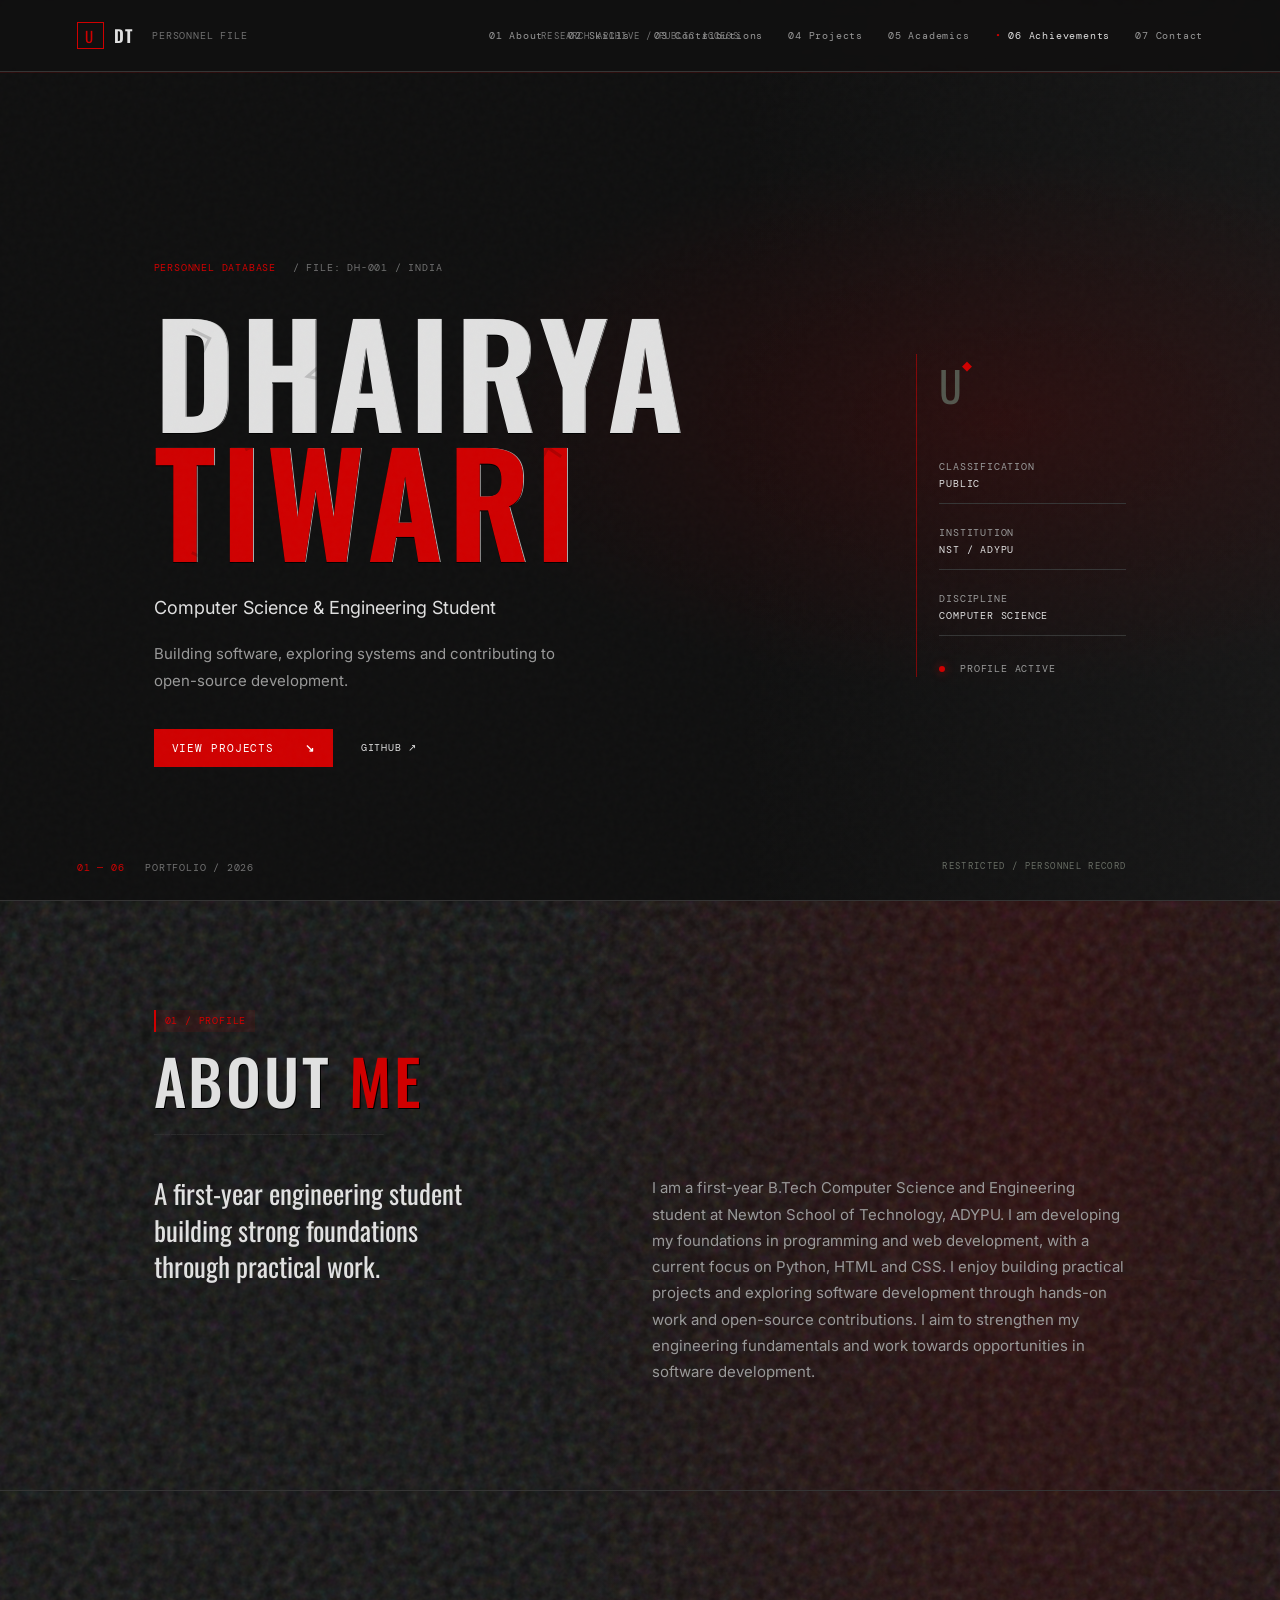
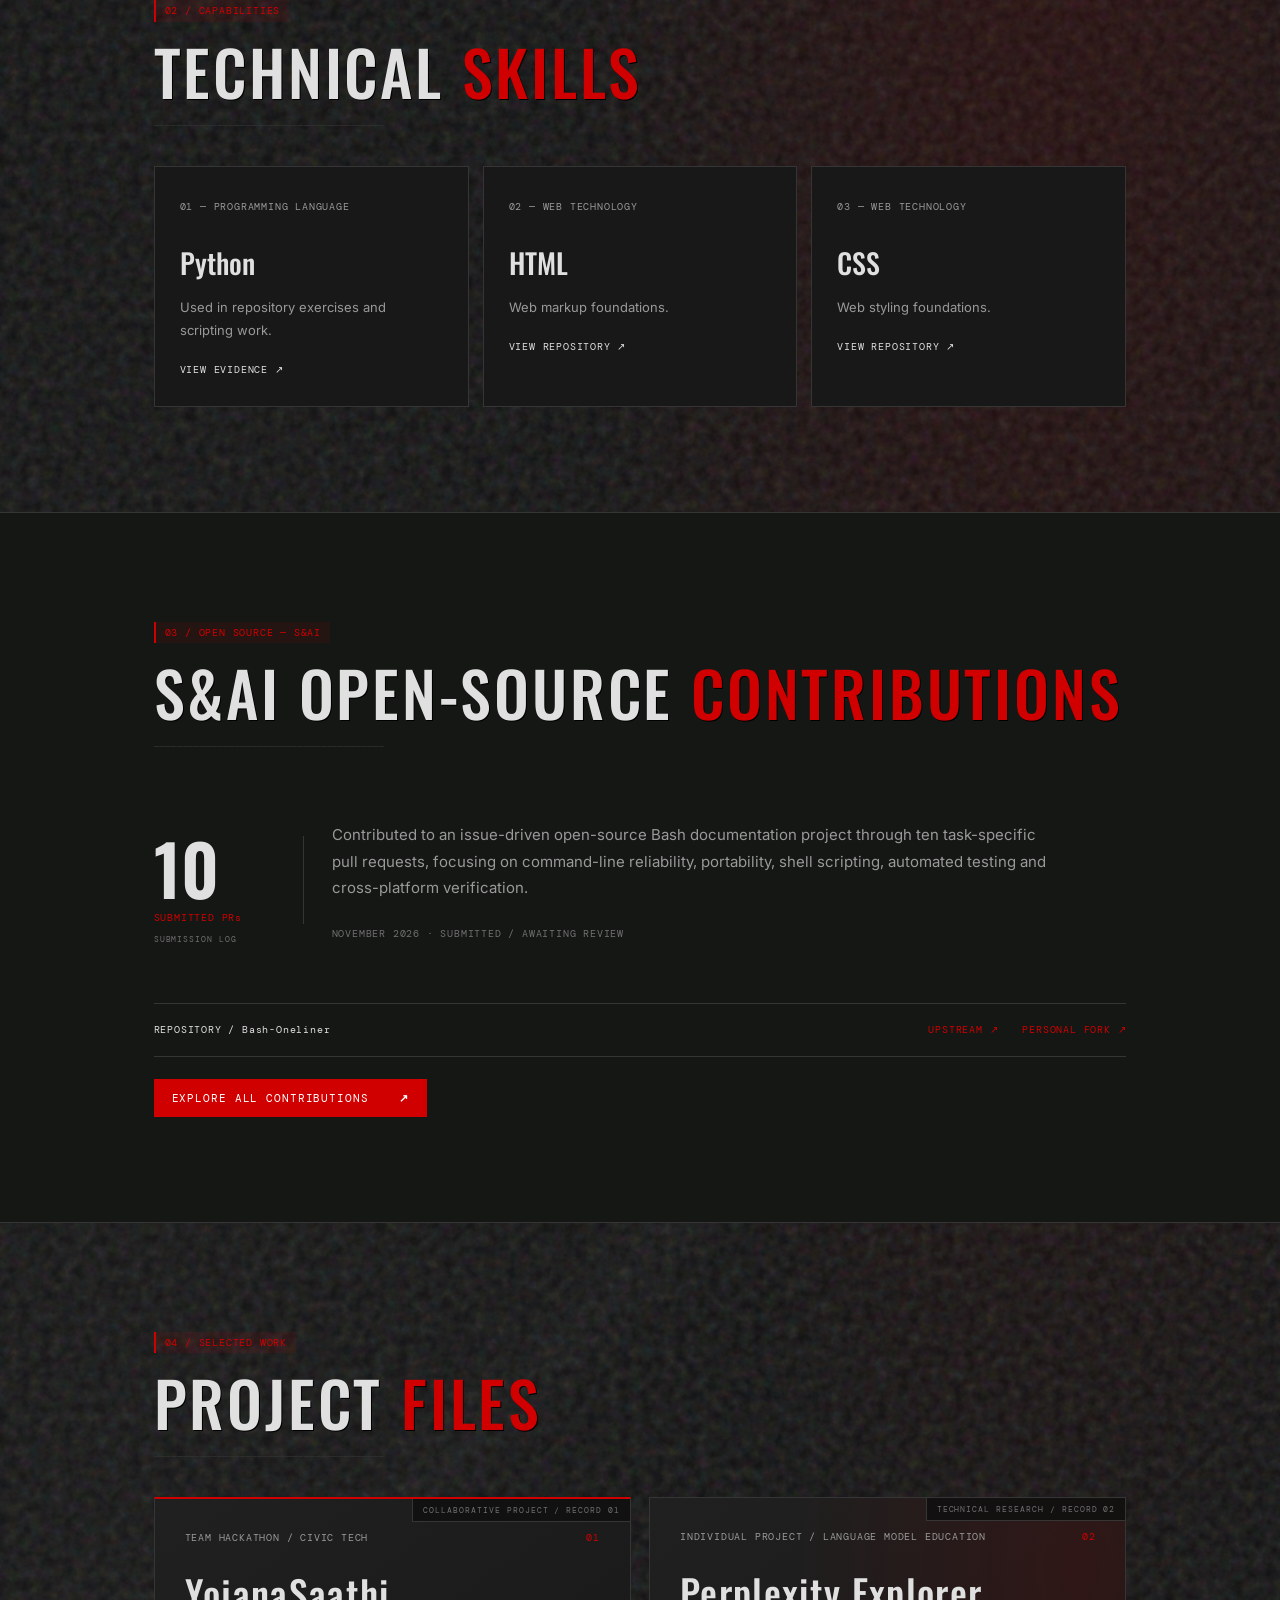
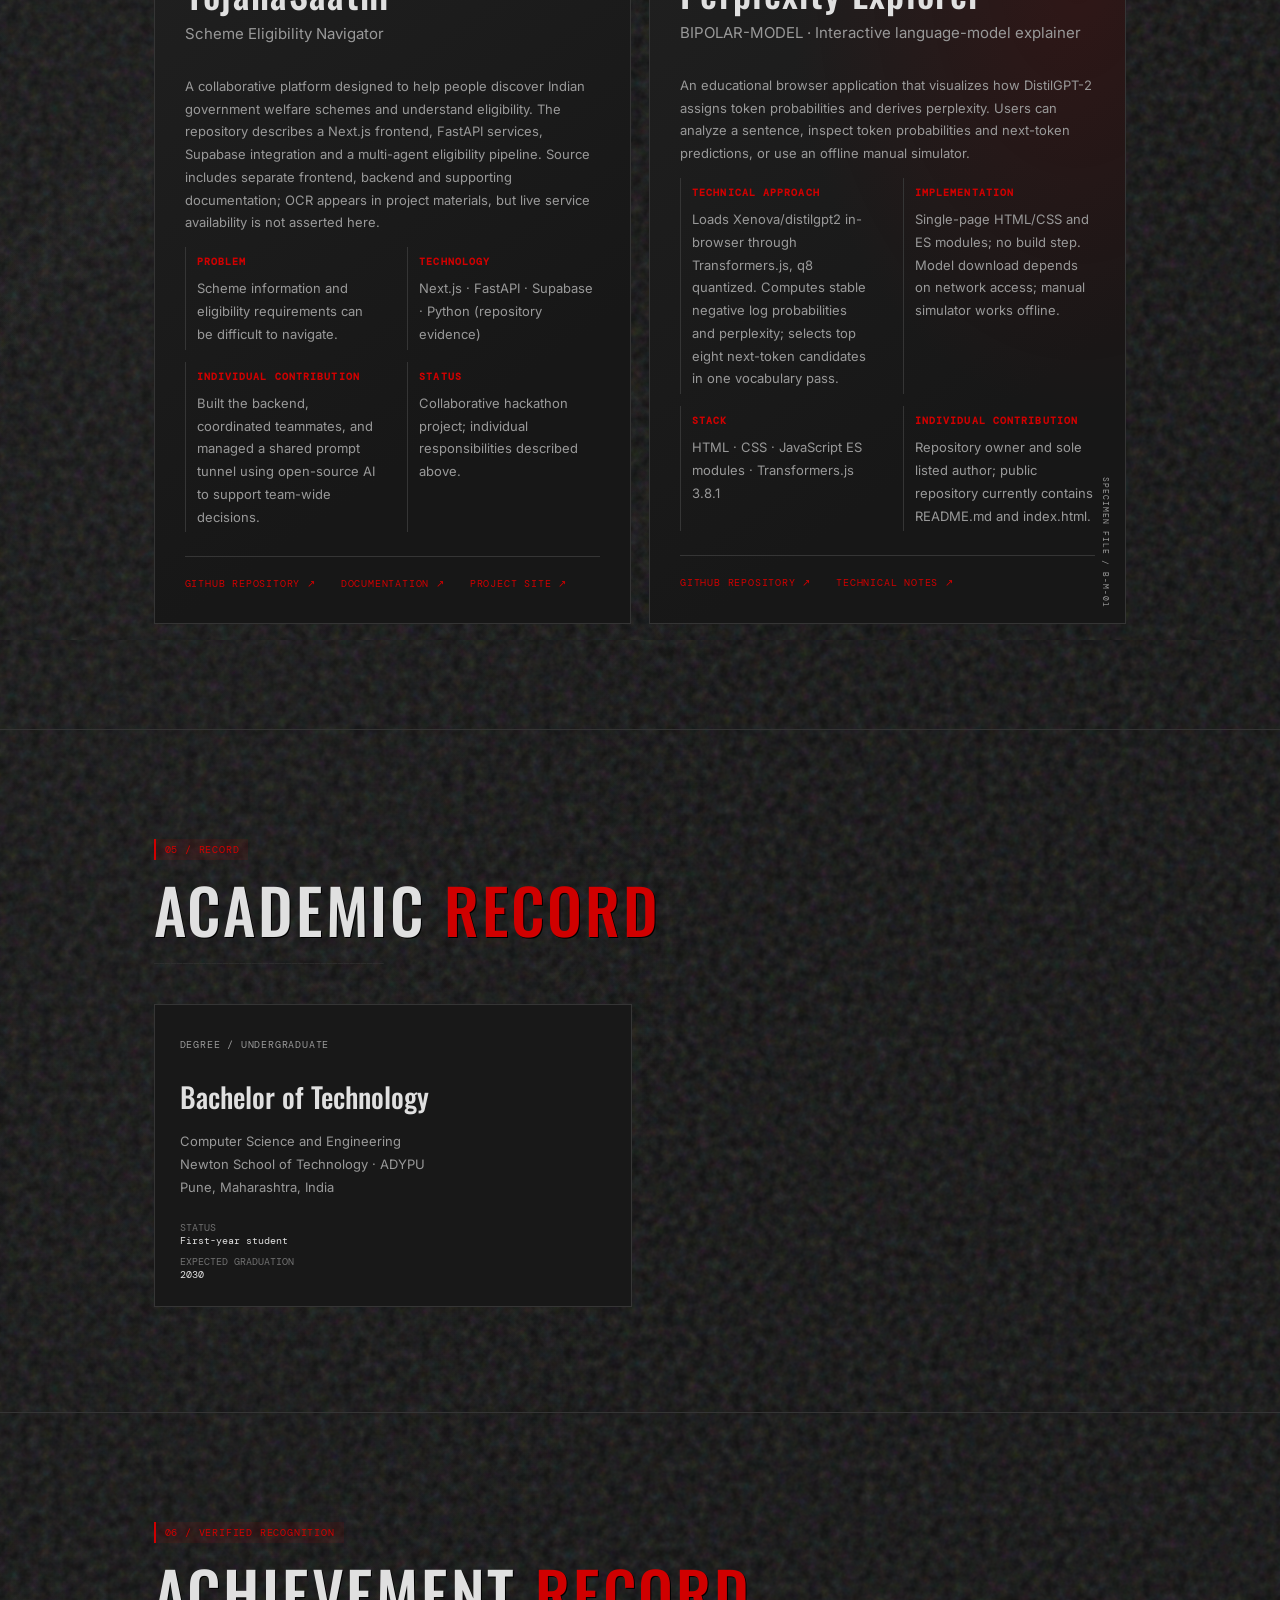
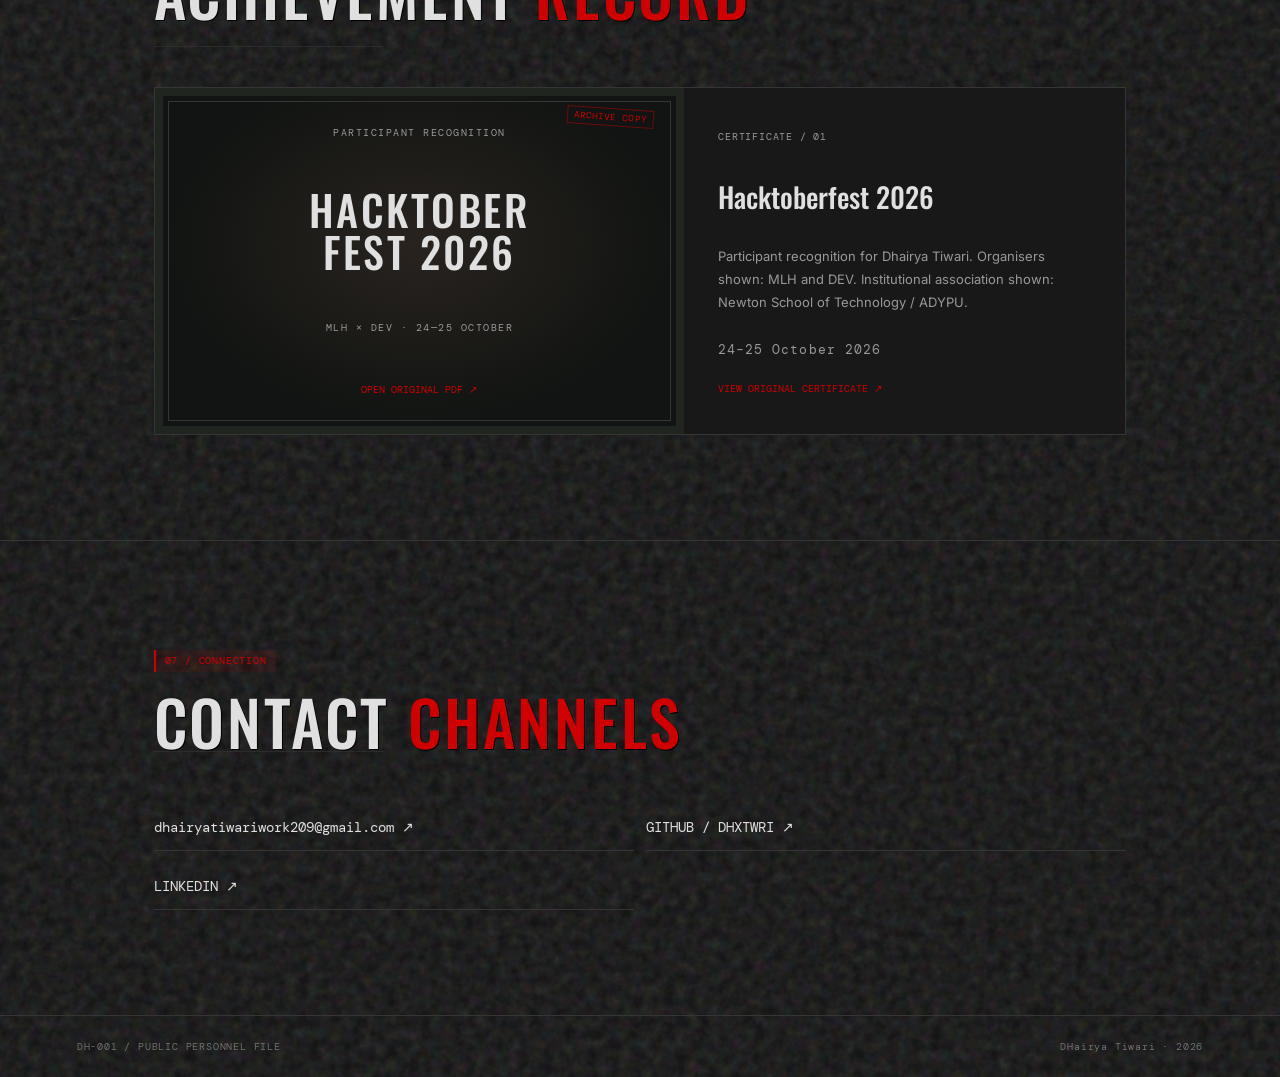
==== index.html @ 503577e2 "portfolio made" ====
<!doctype html>
<html lang="en">
<head>
  <meta charset="utf-8"><meta name="viewport" content="width=device-width,initial-scale=1">
  <meta name="theme-color" content="#101211"><meta name="description" content="Dhairya Tiwari — Computer Science and Engineering student at Newton School of Technology, ADYPU.">
  <title>Dhairya Tiwari | Developer Portfolio</title><link rel="preconnect" href="https://fonts.googleapis.com"><link rel="preconnect" href="https://fonts.gstatic.com" crossorigin><link href="https://fonts.googleapis.com/css2?family=DM+Mono:wght@400;500&family=Inter:wght@400;500;600;700&family=Oswald:wght@400;500;600&display=swap" rel="stylesheet"><link rel="stylesheet" href="style.css">
</head>
<body>
<header class="top"><a class="brand" href="#home"><span class="mark">U</span> DT <small>PERSONNEL FILE</small></a><button class="menu" aria-label="Toggle navigation" aria-expanded="false">☰</button><nav><a href="#about">01 About</a><a href="#skills">02 Skills</a><a href="#contributions">03 Contributions</a><a href="#projects">04 Projects</a><a href="#academics">05 Academics</a><a href="#achievements">06 Achievements</a><a href="#contact">07 Contact</a></nav></header>
<main id="home">
<section class="hero"><div class="hero-copy"><p class="eyebrow">PERSONNEL DATABASE <span> / FILE: DH-001 / INDIA</span></p><h1>DHAIRYA<br><i>TIWARI</i></h1><p class="role">Computer Science &amp; Engineering Student</p><p class="intro">Building software, exploring systems and contributing to open-source development.</p><div class="actions"><a class="button" href="#projects">VIEW PROJECTS <b>↘</b></a><a class="text-link" href="https://github.com/Dhxtwri" target="_blank" rel="noreferrer">GITHUB ↗</a></div></div><aside class="hero-meta"><div class="seal">U<span>◆</span></div><p>CLASSIFICATION <b>PUBLIC</b></p><p>INSTITUTION <b>NST / ADYPU</b></p><p>DISCIPLINE <b>COMPUTER SCIENCE</b></p><div class="status"><span></span> PROFILE ACTIVE</div></aside><div class="hero-index">01 — 06 <span>PORTFOLIO / 2026</span></div></section>
<section id="about" class="section"><div class="section-head"><label>01 / PROFILE</label><h2>ABOUT <i>ME</i></h2></div><div class="about-grid"><p class="lead">A first-year engineering student building strong foundations through practical work.</p><p>I am a first-year B.Tech Computer Science and Engineering student at Newton School of Technology, ADYPU. I am developing my foundations in programming and web development, with a current focus on Python, HTML and CSS. I enjoy building practical projects and exploring software development through hands-on work and open-source contributions. I aim to strengthen my engineering fundamentals and work towards opportunities in software development.</p></div></section>
<section id="skills" class="section"><div class="section-head"><label>02 / CAPABILITIES</label><h2>TECHNICAL <i>SKILLS</i></h2></div><div class="skills"><article><small>01 — PROGRAMMING LANGUAGE</small><h3>Python</h3><p>Used in repository exercises and scripting work.</p><a href="https://github.com/Dhxtwri/Bash-Oneliner" target="_blank">VIEW EVIDENCE ↗</a></article><article><small>02 — WEB TECHNOLOGY</small><h3>HTML</h3><p>Web markup foundations.</p><a href="https://github.com/Dhxtwri/BIPOLAR-MODEL" target="_blank">VIEW REPOSITORY ↗</a></article><article><small>03 — WEB TECHNOLOGY</small><h3>CSS</h3><p>Web styling foundations.</p><a href="https://github.com/Dhxtwri/BIPOLAR-MODEL" target="_blank">VIEW REPOSITORY ↗</a></article></div></section>
<section id="contributions" class="section emphasis"><div class="section-head"><label>03 / OPEN SOURCE — S&amp;AI</label><h2>S&amp;AI OPEN-SOURCE <i>CONTRIBUTIONS</i></h2></div><div class="contrib-summary"><div class="count">10<small>SUBMITTED PRs</small></div><div><p class="section-note">Contributed to an issue-driven open-source Bash documentation project through ten task-specific pull requests, focusing on command-line reliability, portability, shell scripting, automated testing and cross-platform verification.</p><p class="fine">NOVEMBER 2026 · SUBMITTED / AWAITING REVIEW</p></div></div><div class="repo-bar"><span>REPOSITORY / Bash-Oneliner</span><a href="https://github.com/S-AI-Projects/Bash-Oneliner" target="_blank">UPSTREAM ↗</a><a href="https://github.com/Dhxtwri/Bash-Oneliner" target="_blank">PERSONAL FORK ↗</a></div><a class="button archive-button" href="contributions.html">EXPLORE ALL CONTRIBUTIONS <b>↗</b></a></section>
<section id="projects" class="section"><div class="section-head"><label>04 / SELECTED WORK</label><h2>PROJECT <i>FILES</i></h2></div><div class="project-list"><article class="project"><div class="project-top"><small>TEAM HACKATHON / CIVIC TECH</small><span>01</span></div><h3>YojanaSaathi</h3><p class="subtitle">Scheme Eligibility Navigator</p><p class="project-desc">A collaborative platform designed to help people discover Indian government welfare schemes and understand eligibility. The repository describes a Next.js frontend, FastAPI services, Supabase integration and a multi-agent eligibility pipeline. Source includes separate frontend, backend and supporting documentation; OCR appears in project materials, but live service availability is not asserted here.</p><div class="project-grid"><div><b>PROBLEM</b><p>Scheme information and eligibility requirements can be difficult to navigate.</p></div><div><b>TECHNOLOGY</b><p>Next.js · FastAPI · Supabase · Python (repository evidence)</p></div><div><b>INDIVIDUAL CONTRIBUTION</b><p>Built the backend, coordinated teammates, and managed a shared prompt tunnel using open-source AI to support team-wide decisions.</p></div><div><b>STATUS</b><p>Collaborative hackathon project; individual responsibilities described above.</p></div></div><div class="project-foot"><a href="https://github.com/Yojana-Saathi/Yojana-Saathi" target="_blank">GITHUB REPOSITORY ↗</a><a href="https://github.com/Yojana-Saathi/Yojana-Saathi#readme" target="_blank">DOCUMENTATION ↗</a><a href="https://yojana-saathi-seven.vercel.app" target="_blank">PROJECT SITE ↗</a></div></article><article class="project"><div class="project-top"><small>INDIVIDUAL PROJECT / LANGUAGE MODEL EDUCATION</small><span>02</span></div><h3>Perplexity Explorer</h3><p class="subtitle">BIPOLAR-MODEL · Interactive language-model explainer</p><p class="project-desc">An educational browser application that visualizes how DistilGPT-2 assigns token probabilities and derives perplexity. Users can analyze a sentence, inspect token probabilities and next-token predictions, or use an offline manual simulator.</p><div class="project-grid"><div><b>TECHNICAL APPROACH</b><p>Loads Xenova/distilgpt2 in-browser through Transformers.js, q8 quantized. Computes stable negative log probabilities and perplexity; selects top eight next-token candidates in one vocabulary pass.</p></div><div><b>IMPLEMENTATION</b><p>Single-page HTML/CSS and ES modules; no build step. Model download depends on network access; manual simulator works offline.</p></div><div><b>STACK</b><p>HTML · CSS · JavaScript ES modules · Transformers.js 3.8.1</p></div><div><b>INDIVIDUAL CONTRIBUTION</b><p>Repository owner and sole listed author; public repository currently contains README.md and index.html.</p></div></div><div class="project-foot"><a href="https://github.com/Dhxtwri/BIPOLAR-MODEL" target="_blank">GITHUB REPOSITORY ↗</a><a href="https://github.com/Dhxtwri/BIPOLAR-MODEL#readme" target="_blank">TECHNICAL NOTES ↗</a></div></article></div></section>
<section id="academics" class="section"><div class="section-head"><label>05 / RECORD</label><h2>ACADEMIC <i>RECORD</i></h2></div><div class="record-grid"><article><small>DEGREE / UNDERGRADUATE</small><h3>Bachelor of Technology</h3><p>Computer Science and Engineering<br>Newton School of Technology · ADYPU<br>Pune, Maharashtra, India</p><div class="academic-meta"><span>STATUS <b>First-year student</b></span><span>EXPECTED GRADUATION <b>2030</b></span></div></article></div></section><section id="achievements" class="section"><div class="section-head"><label>06 / VERIFIED RECOGNITION</label><h2>ACHIEVEMENT <i>RECORD</i></h2></div><div class="certificate"><div class="certificate-art"><span>PARTICIPANT RECOGNITION</span><strong>HACKTOBER<br>FEST 2026</strong><small>MLH × DEV · 24—25 OCTOBER</small><a href="assets/hacktoberfest-2026.pdf" target="_blank" rel="noreferrer">OPEN ORIGINAL PDF ↗</a></div><div class="certificate-info"><small>CERTIFICATE / 01</small><h3>Hacktoberfest 2026</h3><p>Participant recognition for Dhairya Tiwari. Organisers shown: MLH and DEV. Institutional association shown: Newton School of Technology / ADYPU.</p><p class="fine">24–25 October 2026</p><a href="assets/hacktoberfest-2026.pdf" target="_blank" rel="noreferrer">VIEW ORIGINAL CERTIFICATE ↗</a></div></div></section>
<section id="contact" class="section contact"><div class="section-head"><label>07 / CONNECTION</label><h2>CONTACT <i>CHANNELS</i></h2></div><a href="mailto:dhairyatiwariwork209@gmail.com">dhairyatiwariwork209@gmail.com ↗</a><a href="https://github.com/Dhxtwri" target="_blank">GITHUB / DHXTWRI ↗</a><a href="https://www.linkedin.com/in/dhairya-tiwari-13629241b" target="_blank">LINKEDIN ↗</a></section>
</main><footer><span>DH-001 / PUBLIC PERSONNEL FILE</span><span>DHairya Tiwari · 2026</span></footer><script src="script.js"></script></body></html>
---- style.css ----
:root{--bg:#101211;--panel:#191d1a;--card:#202520;--line:#292e29;--text:#d5d1c6;--sub:#92958b;--muted:#686d64;--red:#873b38;--mono:'DM Mono',monospace;--head:'Oswald',sans-serif;--body:'Inter',sans-serif}*{box-sizing:border-box}html{scroll-behavior:smooth;scroll-padding-top:86px}body{margin:0;background:var(--bg);color:var(--text);font:15px/1.75 var(--body)}body:before{content:'';position:fixed;inset:0;pointer-events:none;opacity:.12;background-image:url("data:image/svg+xml,%3Csvg viewBox='0 0 180 180' xmlns='http://www.w3.org/2000/svg'%3E%3Cfilter id='n'%3E%3CfeTurbulence type='fractalNoise' baseFrequency='.85' numOctaves='3' stitchTiles='stitch'/%3E%3C/filter%3E%3Crect width='100%25' height='100%25' filter='url(%23n)' opacity='.18'/%3E%3C/svg%3E");z-index:10}a{color:inherit;text-decoration:none}.top{position:sticky;top:0;z-index:20;height:72px;padding:0 6vw;display:flex;align-items:center;justify-content:space-between;background:#101211ed;border-bottom:1px solid var(--line);backdrop-filter:blur(8px)}.brand{font:600 17px var(--head);letter-spacing:.1em;display:flex;align-items:center;gap:10px}.brand small{font:10px var(--mono);color:var(--muted);margin-left:8px}.mark{display:grid;place-items:center;width:27px;height:27px;border:1px solid var(--red);color:var(--red);font:15px var(--head)}nav{display:flex;gap:25px}nav a,.eyebrow,label,small,.hero-index,.hero-meta p,.status,.repo-bar,.fine,.project-top,.project-grid b,.project-foot,footer{font-family:var(--mono);font-size:10px;letter-spacing:.08em;color:var(--sub)}nav a{transition:color .2s}nav a:hover,nav a.active{color:var(--text)}nav a.active:before{content:'• ';color:var(--red)}.menu{display:none;background:none;color:var(--text);border:0;font-size:20px}.hero{min-height:calc(100vh - 72px);padding:11vh 12vw 55px;position:relative;display:flex;align-items:center;background:radial-gradient(ellipse at 78% 42%,#292b251f,transparent 42%),linear-gradient(90deg,#101211 60%,#141613)}.hero-copy{max-width:750px}.eyebrow{color:var(--red)}.eyebrow span{color:var(--muted);margin-left:10px}h1{font:600 clamp(68px,11vw,145px)/.92 var(--head);letter-spacing:.035em;margin:28px 0}h1 i,h2 i{color:var(--red);font-style:normal}.role{font-size:18px;color:var(--text)}.intro{max-width:430px;color:var(--sub)}.actions{display:flex;gap:28px;align-items:center;margin-top:35px}.button{padding:12px 18px;background:var(--red);font:11px var(--mono);letter-spacing:.08em}.button b{margin-left:23px}.text-link,.skills a,.record-grid a{font:10px var(--mono);letter-spacing:.08em;color:var(--text)}.hero-meta{position:absolute;right:12vw;top:34%;width:210px;border-left:1px solid var(--line);padding-left:22px}.seal{font:42px var(--head);color:#53574e;margin-bottom:32px}.seal span{font-size:13px;color:var(--red);vertical-align:top}.hero-meta p{display:flex;flex-direction:column;border-bottom:1px solid var(--line);padding:10px 0}.hero-meta b{color:var(--text);font-weight:400}.status{margin-top:24px}.status span{display:inline-block;width:6px;height:6px;background:var(--red);border-radius:50%;margin-right:8px}.hero-index{position:absolute;bottom:24px;left:6vw;color:var(--red)}.hero-index span{margin-left:14px;color:var(--muted)}.section{padding:105px 12vw;border-top:1px solid var(--line)}.section-head label{color:var(--red)}h2{font:500 clamp(36px,5vw,62px)/1.1 var(--head);margin:14px 0 48px;letter-spacing:.02em}.about-grid{display:grid;grid-template-columns:1fr 1.2fr;gap:8vw}.lead{font:400 27px/1.35 var(--head);max-width:340px;margin:0}.about-grid p:last-child{margin:0;color:var(--sub)}.skills{display:grid;grid-template-columns:repeat(3,1fr);gap:14px}.skills article,.record-grid article{padding:25px;border:1px solid var(--line);background:var(--panel)}.skills h3,.record-grid h3{font:500 28px var(--head);margin:24px 0 6px}.skills p,.record-grid p{color:var(--sub);font-size:13px}.skills a,.record-grid a{color:var(--text)}.emphasis{background:#141714}.section-note{color:var(--sub);max-width:720px}.repo-bar{display:flex;gap:24px;align-items:center;padding:17px 0;border-block:1px solid var(--line);margin:30px 0 0}.repo-bar span{margin-right:auto;color:var(--text)}.repo-bar a{color:var(--red)}.pr-list{display:grid;grid-template-columns:1fr 1fr;border-left:1px solid var(--line)}.pr-list article{padding:20px 24px;border-bottom:1px solid var(--line);border-right:1px solid var(--line)}.pr-list small{color:var(--red)}.pr-list h3{font:500 19px var(--head);margin:8px 0}.pr-list p{font-size:12px;color:var(--sub);margin:0}.fine{font-size:10px;line-height:1.8;color:var(--muted);margin-top:24px}.project{border:1px solid var(--line);padding:30px;margin-bottom:18px;background:var(--panel)}.project-top,.project-foot{display:flex;justify-content:space-between}.project-top a,.project-foot a{color:var(--red)}.project h3{font:500 38px var(--head);margin:18px 0 0}.subtitle{color:var(--sub);margin:0 0 28px}.project-grid{display:grid;grid-template-columns:1fr 1fr;gap:12px 30px}.project-grid b{color:var(--red)}.project-grid p{font-size:13px;color:var(--sub);margin:4px 0}.pending{color:#c4a69b!important}.project-foot{justify-content:flex-start;gap:25px;border-top:1px solid var(--line);padding-top:18px;margin-top:24px}.record-grid{display:grid;grid-template-columns:1fr 1fr;gap:16px}.record-grid h3{margin-top:20px}.contact{display:grid;grid-template-columns:1fr 1fr;gap:12px}.contact .section-head{grid-column:1/-1}.contact h2{margin-bottom:24px}.contact>a{border-bottom:1px solid var(--line);padding:14px 0;font:14px var(--mono)}.contact>a:hover{color:var(--red)}footer{border-top:1px solid var(--line);padding:22px 6vw;display:flex;justify-content:space-between;color:var(--muted)}@media(max-width:850px){nav{gap:12px}nav a{font-size:9px}.hero{padding-left:8vw;padding-right:8vw}.hero-meta{right:7vw}.section{padding:80px 8vw}}@media(max-width:650px){.top{height:62px}.menu{display:block}nav{display:none;position:absolute;top:61px;left:0;right:0;background:var(--panel);padding:15px 7vw 22px;flex-direction:column;border-bottom:1px solid var(--line)}nav.open{display:flex}nav a{font-size:11px;padding:5px}.brand small{display:none}.hero{min-height:84vh;align-items:flex-start;padding-top:13vh}.hero-meta{position:absolute;top:auto;bottom:80px;left:8vw;right:auto;width:auto;padding:0;border:0}.hero-meta .seal,.hero-meta p{display:none}.status{margin-top:0}.hero-index{left:8vw}.about-grid,.skills,.record-grid{grid-template-columns:1fr}.about-grid{gap:20px}.section{padding:70px 7vw}h2{margin-bottom:34px}.pr-list{grid-template-columns:1fr}.project-grid{grid-template-columns:1fr}.repo-bar{flex-wrap:wrap;gap:10px 18px}.repo-bar span{width:100%}.contact{grid-template-columns:1fr}.contact .section-head{grid-column:auto}footer{font-size:8px;gap:10px}}
.contrib-summary{display:grid;grid-template-columns:150px 1fr;gap:28px;align-items:center;padding:20px 0}.count{font:600 70px/.9 var(--head);color:var(--text);border-right:1px solid var(--line)}.count small{display:block;color:var(--red);font:10px var(--mono);margin-top:12px}.archive-button{display:inline-block;margin-top:22px}.project-list{display:grid;grid-template-columns:1fr 1fr;gap:18px}.project{margin:0}.project-desc{color:var(--sub);font-size:13px}.project-top span{color:var(--red)}.academic-meta{display:grid;gap:8px;margin-top:22px;font:10px var(--mono);color:var(--muted)}.academic-meta b{display:block;color:var(--text);font-weight:400}.certificate{display:grid;grid-template-columns:1.2fr 1fr;border:1px solid var(--line);background:var(--panel)}.certificate-art{min-height:270px;padding:30px;display:flex;flex-direction:column;justify-content:space-between;text-align:center;border:8px solid #202520;outline:1px solid var(--line);outline-offset:-14px;background:radial-gradient(ellipse at center,#29221f,#111412 70%)}.certificate-art span,.certificate-art small{font:10px var(--mono);letter-spacing:.15em;color:var(--sub)}.certificate-art strong{font:500 42px/1 var(--head);letter-spacing:.06em;color:var(--text)}.certificate-art a,.certificate-info>a{font:10px var(--mono);color:var(--red)}.certificate-info{padding:34px}.certificate-info h3{font:500 28px var(--head)}.certificate-info p{color:var(--sub);font-size:13px}@media(max-width:700px){.project-list,.certificate{grid-template-columns:1fr}.contrib-summary{grid-template-columns:100px 1fr}.count{font-size:55px}.certificate-art{min-height:230px}.project-foot{flex-wrap:wrap}}
.archive-page{max-width:1120px;margin:auto}.archive-subtitle{font:400 22px/1.4 var(--head);color:var(--sub);max-width:700px}.archive-stats{display:flex;flex-wrap:wrap;gap:12px 35px;padding:22px 0;border-block:1px solid var(--line);font:10px var(--mono);color:var(--muted)}.archive-stats b{display:block;color:var(--text);font-weight:400;margin-top:5px}.archive-stats span:first-child b,.archive-stats span:nth-child(2) b{font:30px var(--head);color:var(--red)}.pr-archive{margin-top:25px;border-top:1px solid var(--line)}.pr-detail{border-bottom:1px solid var(--line)}.pr-detail summary{cursor:pointer;list-style:none;display:grid;grid-template-columns:155px 1fr 130px;gap:18px;align-items:center;padding:20px 8px}.pr-detail summary::-webkit-details-marker{display:none}.pr-id,.pr-state,.pr-body label{font:10px var(--mono);letter-spacing:.06em;color:var(--red)}.pr-detail summary strong{font:500 20px var(--head);color:var(--text)}.pr-state{color:var(--muted);text-align:right}.pr-state i{font-style:normal;color:var(--red);margin-left:8px}.pr-detail[open] .pr-state i{display:inline-block;transform:rotate(45deg)}.pr-body{padding:0 8px 24px 173px;display:grid;grid-template-columns:1fr 1fr;gap:12px 30px}.pr-body p{font-size:13px;color:var(--sub);margin:5px 0}.pr-links{grid-column:1/-1;display:flex;gap:20px;margin-top:8px}.pr-links a,footer a{font:10px var(--mono);color:var(--red)}.pr-detail summary:focus-visible,a:focus-visible,button:focus-visible{outline:2px solid var(--red);outline-offset:4px}@media(max-width:650px){.pr-detail summary{grid-template-columns:1fr auto;gap:5px}.pr-id{grid-column:1/-1}.pr-detail summary strong{font-size:17px}.pr-state{font-size:8px}.pr-body{padding:0 8px 20px;grid-template-columns:1fr}.pr-links{grid-column:auto;flex-wrap:wrap}.archive-stats{gap:18px 25px}}
/* Facility dossier refinement */
:root{--red:#873b38;--line:#343832;--panel:#171a17;--card:#1c201c;--head:'Oswald','Arial Narrow',sans-serif}
body{background-color:#101211;background-image:radial-gradient(ellipse at 82% 16%,rgba(95,45,39,.12),transparent 34%),radial-gradient(ellipse at 12% 56%,rgba(76,86,67,.08),transparent 38%),linear-gradient(135deg,transparent 48%,rgba(190,190,170,.018) 49%,transparent 50%),url("data:image/svg+xml,%3Csvg viewBox='0 0 160 160' xmlns='http://www.w3.org/2000/svg'%3E%3Cfilter id='x'%3E%3CfeTurbulence type='fractalNoise' baseFrequency='.72' numOctaves='3' stitchTiles='stitch'/%3E%3C/filter%3E%3Crect width='100%25' height='100%25' filter='url(%23x)' opacity='.17'/%3E%3C/svg%3E")}
.top{border-bottom-color:#39332f;box-shadow:0 1px 0 #873b3812}.top:after{content:'RESEARCH ARCHIVE  /  PUBLIC ACCESS';font:9px var(--mono);letter-spacing:.13em;color:#686d64;position:absolute;left:50%;transform:translateX(-50%);pointer-events:none}
.hero{background-image:radial-gradient(ellipse at 78% 42%,#873b3817,transparent 40%),linear-gradient(90deg,#101211 58%,#171915)}.hero:after{content:'RESTRICTED / PERSONNEL RECORD';position:absolute;right:12vw;bottom:28px;font:9px var(--mono);letter-spacing:.15em;color:#686d64}
h1{background:linear-gradient(115deg,#e0dacf,#b7b3a7 44%,#d5d1c6);-webkit-background-clip:text;background-clip:text;color:transparent;position:relative;text-shadow:1px 1px #ffffff08}
h1:after{content:'';position:absolute;inset:0;pointer-events:none;opacity:.17;background-image:url("data:image/svg+xml,%3Csvg viewBox='0 0 240 100' xmlns='http://www.w3.org/2000/svg'%3E%3Cpath d='M17 11l8 4-4 8m55 3l-7 6 9 2m32-20l-3 8 7 3m61 5l-8 4 2 9m32-17l-4 6 8 4M41 65l8-4 3 7m74-9l-7 3 2 8m62-2l-6-4-4 7' fill='none' stroke='%23101211' stroke-width='1.4'/%3E%3C/svg%3E");mix-blend-mode:multiply}
.section-head{position:relative}.section-head:after{content:'────────────────────────────────────────';display:block;color:#343832;font:9px var(--mono);letter-spacing:.04em;max-width:420px;margin-top:-34px;margin-bottom:35px;overflow:hidden}.section-head label{display:inline-block;border-left:2px solid var(--red);padding:2px 9px;background:#873b3810}.section-head h2{letter-spacing:.045em;text-shadow:1px 1px #000}
.project{position:relative;overflow:hidden;border-color:#353832;background:linear-gradient(145deg,#1a1e1a,#151815 70%)}.project:before{content:'PROJECT RECORD / 01';display:block;position:absolute;top:0;right:0;padding:6px 10px;border-left:1px solid var(--line);border-bottom:1px solid var(--line);font:8px var(--mono);letter-spacing:.12em;color:var(--muted);background:#101211b8}.project:nth-child(2){background:radial-gradient(ellipse at 90% 10%,rgba(95,45,39,.15),transparent 48%),linear-gradient(145deg,#1b1f1b,#151815 72%)}.project:nth-child(2):after{content:'SPECIMEN FILE / B-M-01';position:absolute;right:14px;bottom:15px;font:8px var(--mono);letter-spacing:.12em;color:#71625a;writing-mode:vertical-rl}.project:first-child{border-top:2px solid #545247}.project:first-child:before{content:'COLLABORATIVE PROJECT / RECORD 01'}.project:nth-child(2):before{content:'TECHNICAL RESEARCH / RECORD 02'}.project h3{letter-spacing:.035em}.project-top small{color:#a18c7c}.project-grid>div{border-left:1px solid #353832;padding-left:11px}.project-grid b{letter-spacing:.11em}.pr-detail{background:linear-gradient(90deg,#873b3808,transparent 42%)}.pr-detail[open]{background:#171a17}.pr-detail summary:hover{background:#ffffff04}.pr-id:before{content:'⌁ ';color:#77776c}.repo-bar{border-color:#3a3a32}.count{position:relative}.count:after{content:'SUBMISSION LOG';position:absolute;left:0;bottom:-20px;font:8px var(--mono);letter-spacing:.12em;color:var(--muted);white-space:nowrap}.certificate-art{background:radial-gradient(ellipse at 50% 45%,#29231f,#111412 70%);position:relative}.certificate-art:after{content:'ARCHIVE COPY';position:absolute;top:12px;right:22px;color:#873b38;font:9px var(--mono);letter-spacing:.12em;transform:rotate(4deg);border:1px solid #873b3866;padding:2px 6px}.hero-meta{border-color:#873b3866}.status span{box-shadow:0 0 8px #873b3870}
a,button,.pr-detail summary{transition:color .18s ease,background-color .18s ease,border-color .18s ease}
@media(max-width:650px){.top:after{display:none}.hero:after{right:7vw;font-size:8px}.section-head:after{max-width:260px}.project:nth-child(2):after{right:8px}.project{padding:24px 19px}.count:after{font-size:7px}}
/* Pure red RE2 direction: keep red concentrated on dossier accents. */
:root{--bg:#101010;--panel:#181818;--card:#202020;--line:#353535;--text:#e0e0e0;--sub:#999999;--muted:#707070;--red:#D00000;--deep-red:#8B0000}
body{background-color:#101010;background-image:radial-gradient(ellipse at 82% 18%,rgba(139,0,0,.20),transparent 34%),radial-gradient(ellipse at 12% 58%,rgba(75,75,75,.08),transparent 38%),linear-gradient(135deg,transparent 48%,rgba(210,210,210,.018) 49%,transparent 50%),url("data:image/svg+xml,%3Csvg viewBox='0 0 160 160' xmlns='http://www.w3.org/2000/svg'%3E%3Cfilter id='x'%3E%3CfeTurbulence type='fractalNoise' baseFrequency='.72' numOctaves='3' stitchTiles='stitch'/%3E%3C/filter%3E%3Crect width='100%25' height='100%25' filter='url(%23x)' opacity='.17'/%3E%3C/svg%3E")}
.top{background:#101010ed;border-color:#353535;box-shadow:0 1px 0 #D0000026}.top:after{color:#777}.hero{background-image:radial-gradient(ellipse at 78% 42%,rgba(139,0,0,.2),transparent 40%),linear-gradient(90deg,#101010 58%,#171717)}
/* Weathering mask is restricted to display headings and project names. */
h1,h2,.project h3,.skills h3,.record-grid h3,.certificate-info h3,.pr-detail summary strong{--wear:url("data:image/svg+xml,%3Csvg xmlns='http://www.w3.org/2000/svg' viewBox='0 0 320 100'%3E%3Crect width='320' height='100' fill='white'/%3E%3Cg stroke='black' stroke-width='1.4' fill='none' opacity='.9'%3E%3Cpath d='M22 0l-5 17 8 8-7 18 4 9-6 15m47-67l6 13-4 10 8 14-5 12 2 21m48-72l-7 12 5 9-8 18 5 12-4 15m58-66l5 16-8 11 5 10-3 18 6 12m53-70l-5 13 7 12-4 16 8 10-5 14m48-64l-6 16 4 9-7 14 6 12-2 13'/%3E%3Cpath d='M0 29l14-4m24 54l15-5m46-46l15-3m35 53l14-4m40-50l13-5m30 63l12-6m25-44l16-4' stroke-width='.8'/%3E%3C/g%3E%3C/svg%3E")}
h1,h2,.project h3,.skills h3,.record-grid h3,.certificate-info h3,.pr-detail summary strong{-webkit-mask-image:var(--wear);mask-image:var(--wear);-webkit-mask-size:320px 100px;mask-size:320px 100px;-webkit-mask-repeat:repeat;mask-repeat:repeat}
h1{-webkit-text-fill-color:#e0e0e0;background:none;text-shadow:0 1px #000,1px 0 #aaa}
h1 i,h2 i{color:#D00000;-webkit-text-fill-color:#D00000}
.section-head label,.eyebrow,.hero-index,.repo-bar a,.project-grid b,.project-foot a,.pr-id,.pr-body label,.archive-stats span:first-child b,.archive-stats span:nth-child(2) b,.certificate-art a,.certificate-info>a,.pr-links a,footer a{color:#D00000}
nav a.active:before{color:#D00000}nav a:hover,nav a.active{color:#e0e0e0}.button{background:#D00000;color:#fff}.button:hover,.archive-button:hover{background:#8B0000}.status span{background:#D00000;box-shadow:0 0 9px rgba(208,0,0,.65)}
.section-head:after{color:#353535}.section-head label{background:rgba(208,0,0,.09);border-left-color:#D00000}.hero-meta{border-color:rgba(208,0,0,.55)}.hero-meta .seal span{color:#D00000}
.project{background:linear-gradient(145deg,#202020,#171717 70%);border-color:#353535}.project:nth-child(2){background:radial-gradient(ellipse at 90% 10%,rgba(139,0,0,.18),transparent 48%),linear-gradient(145deg,#202020,#171717 72%)}.project:first-child{border-top-color:#D00000}.project-top small{color:#999}.project-grid>div{border-left-color:#353535}.project:nth-child(2):after{color:#999}.project:before{border-color:#353535;background:#101010dd}.pr-detail{background:linear-gradient(90deg,rgba(208,0,0,.05),transparent 42%)}.pr-detail[open]{background:#181818}.pr-detail summary:hover{background:rgba(208,0,0,.07)}.pr-state i{color:#D00000}.repo-bar{border-color:#353535}.certificate-art:after{color:#D00000;border-color:rgba(208,0,0,.45)}
@media(max-width:650px){.top:after{display:none}.hero:after{right:7vw}.project{background:#202020}}
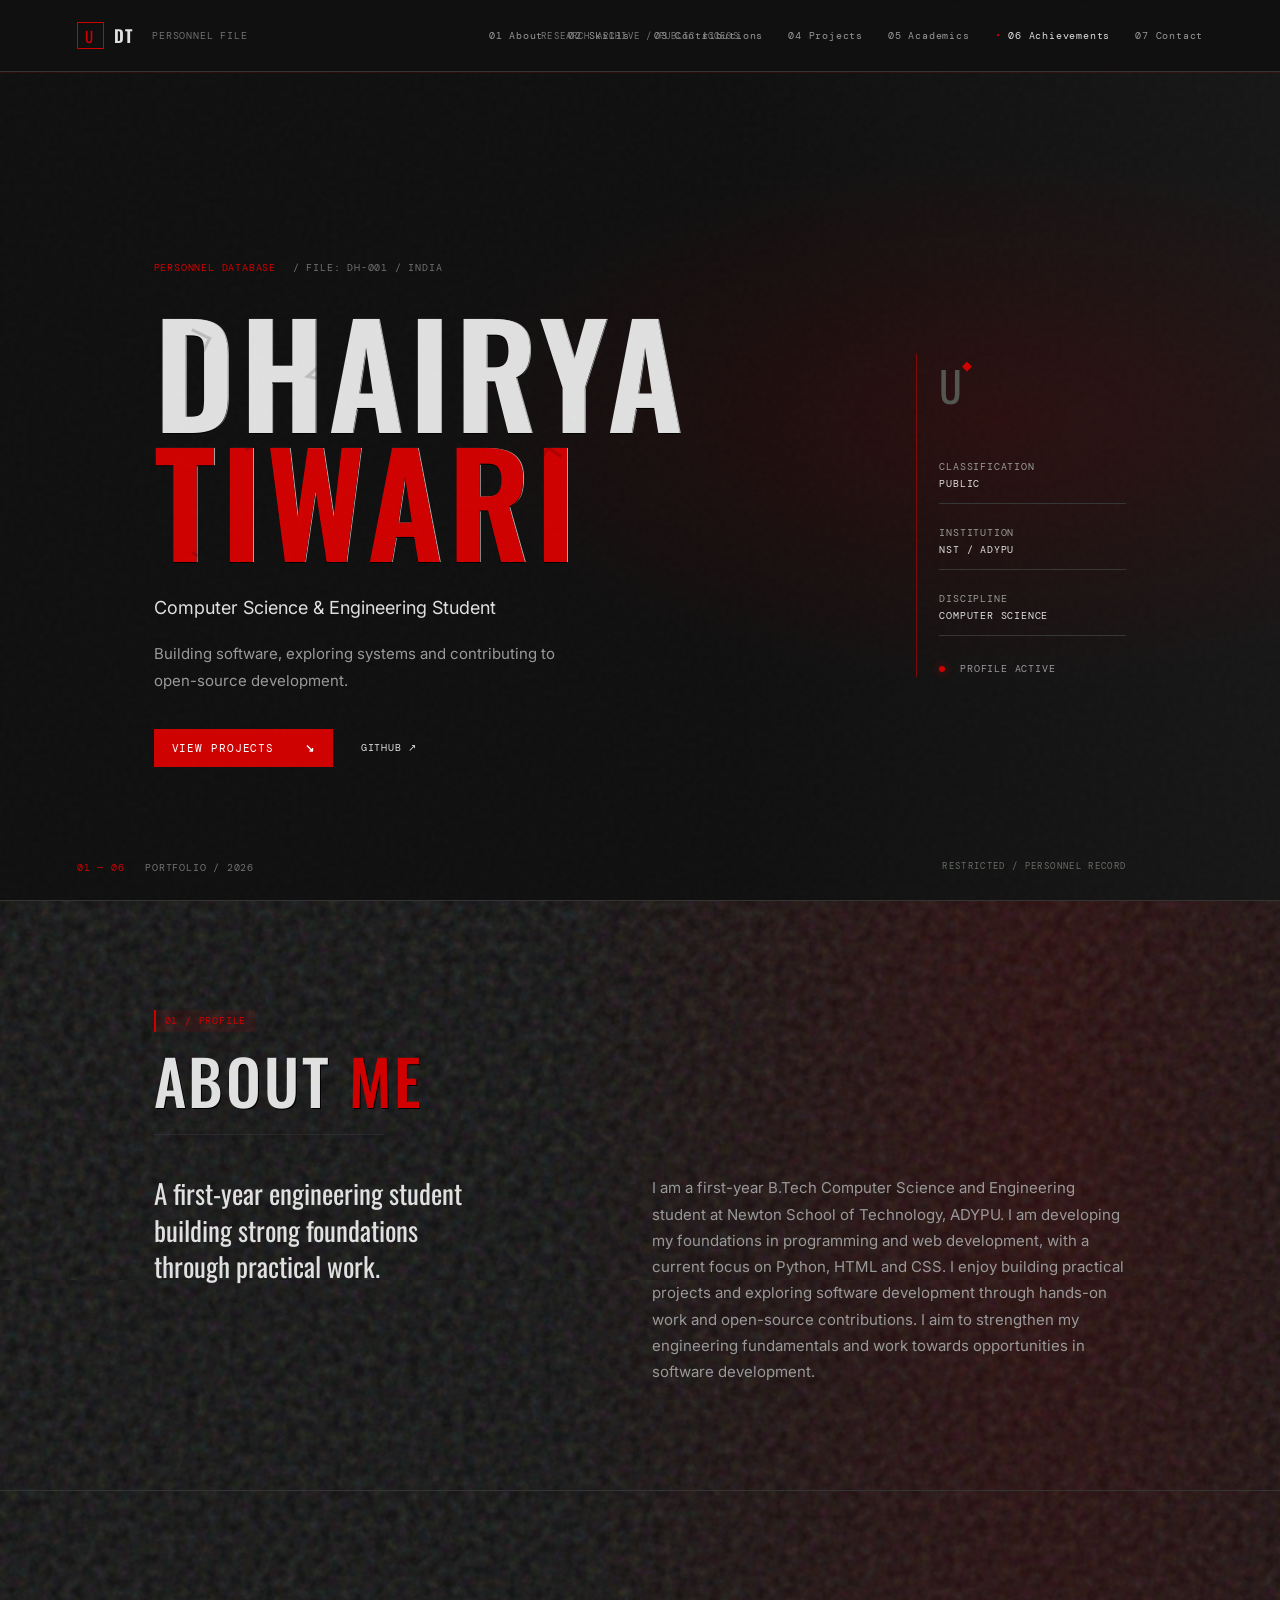
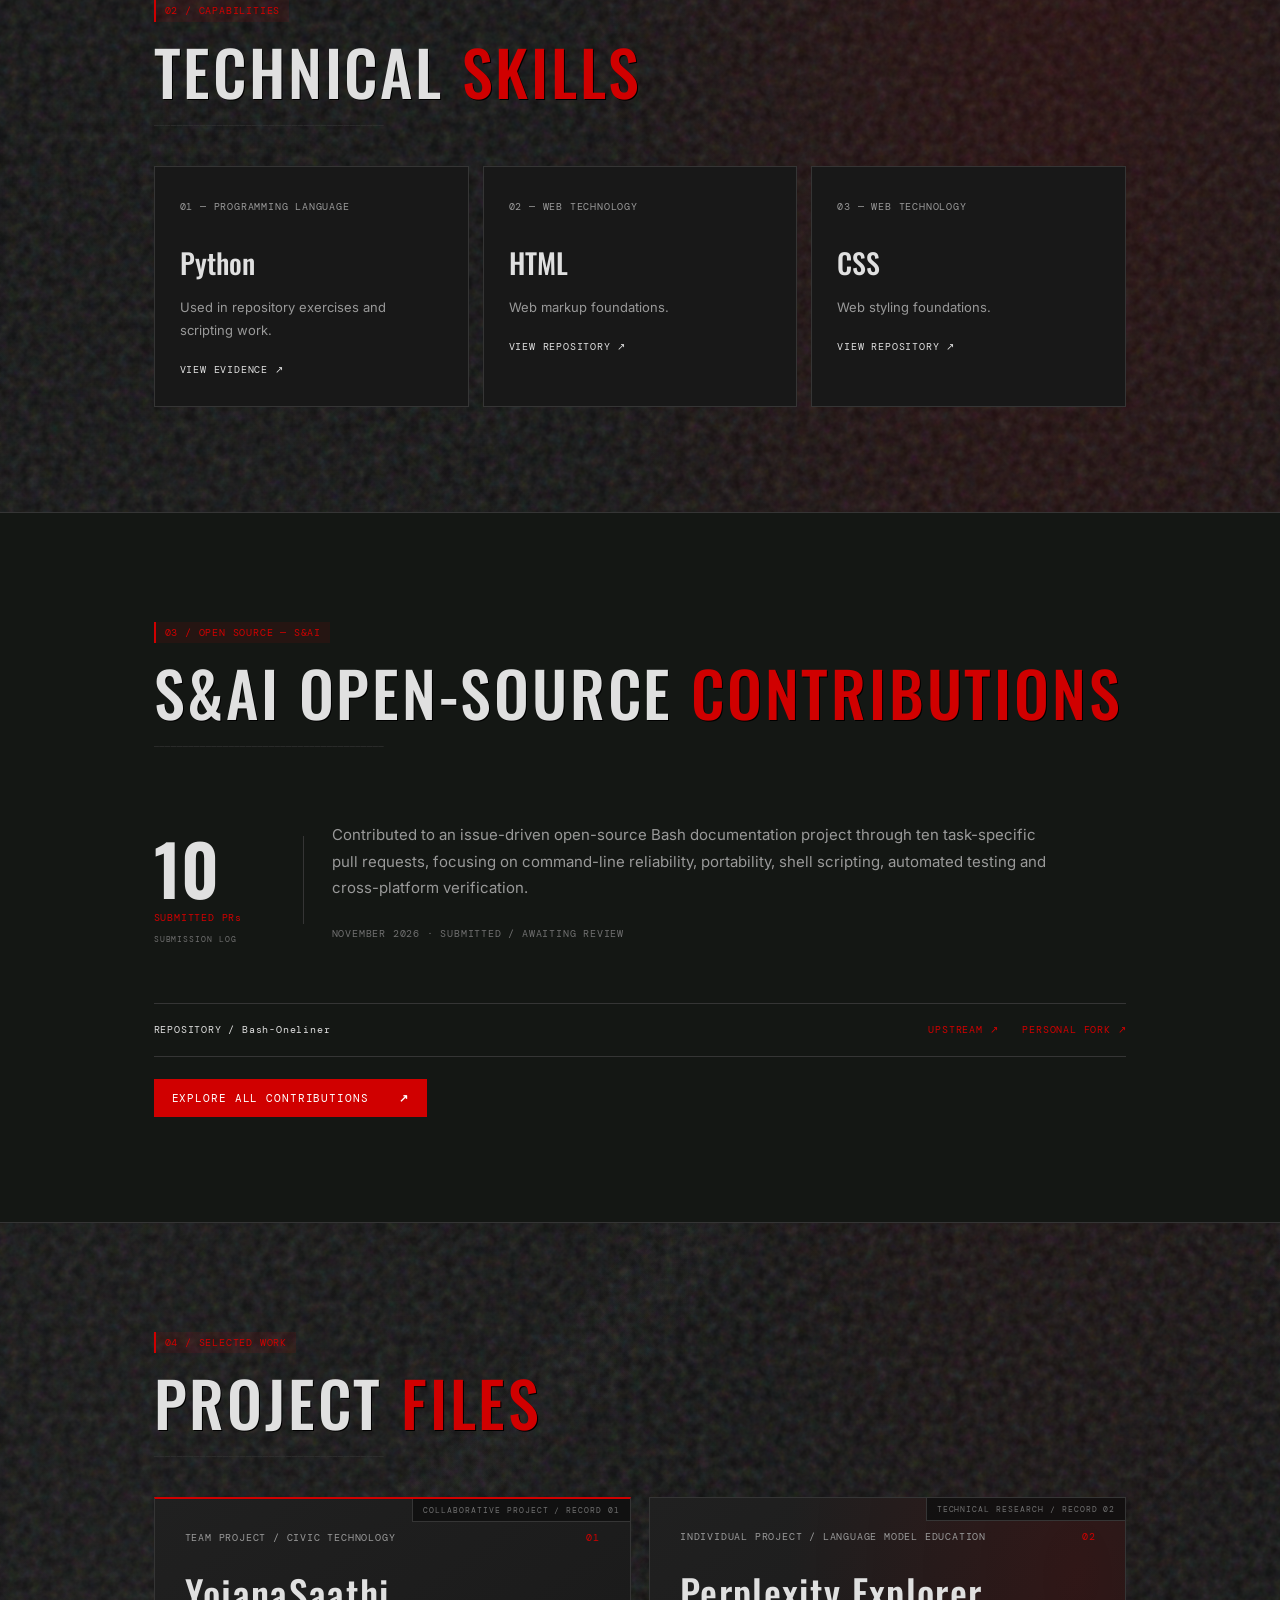
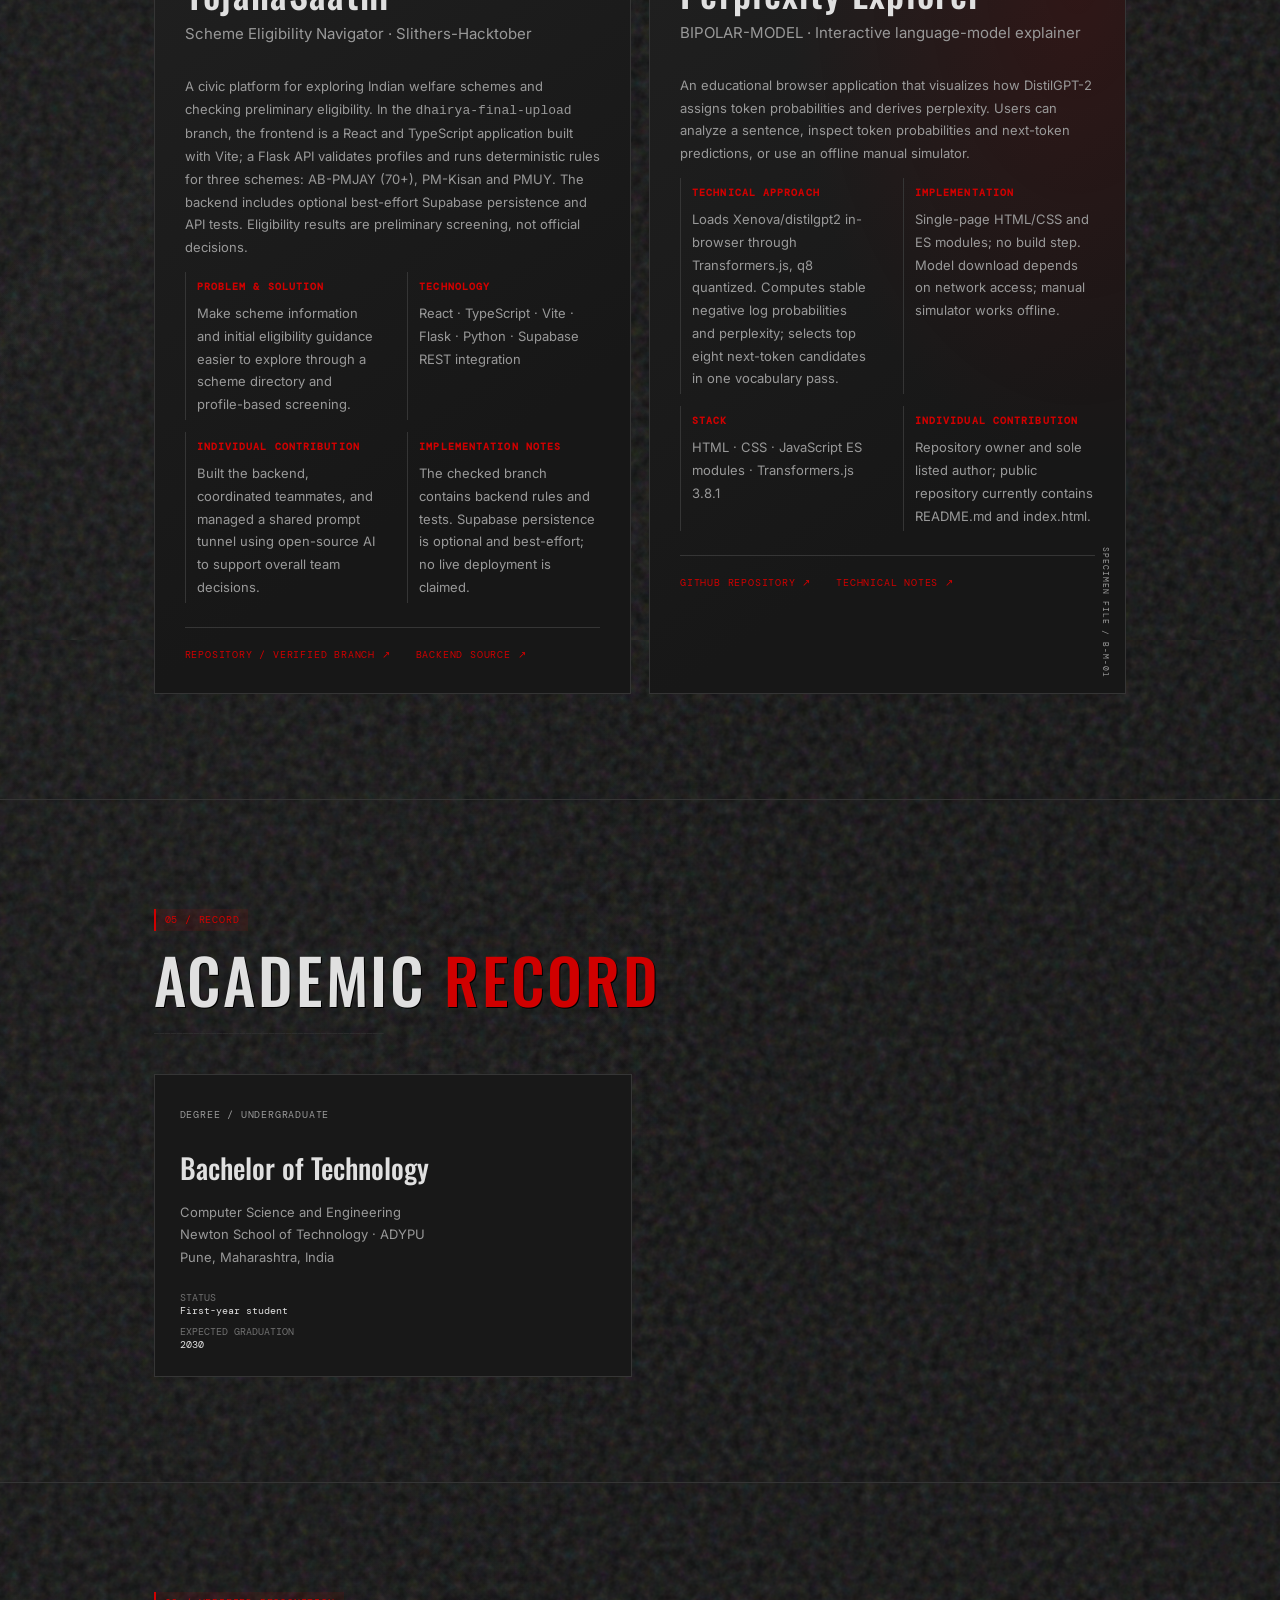
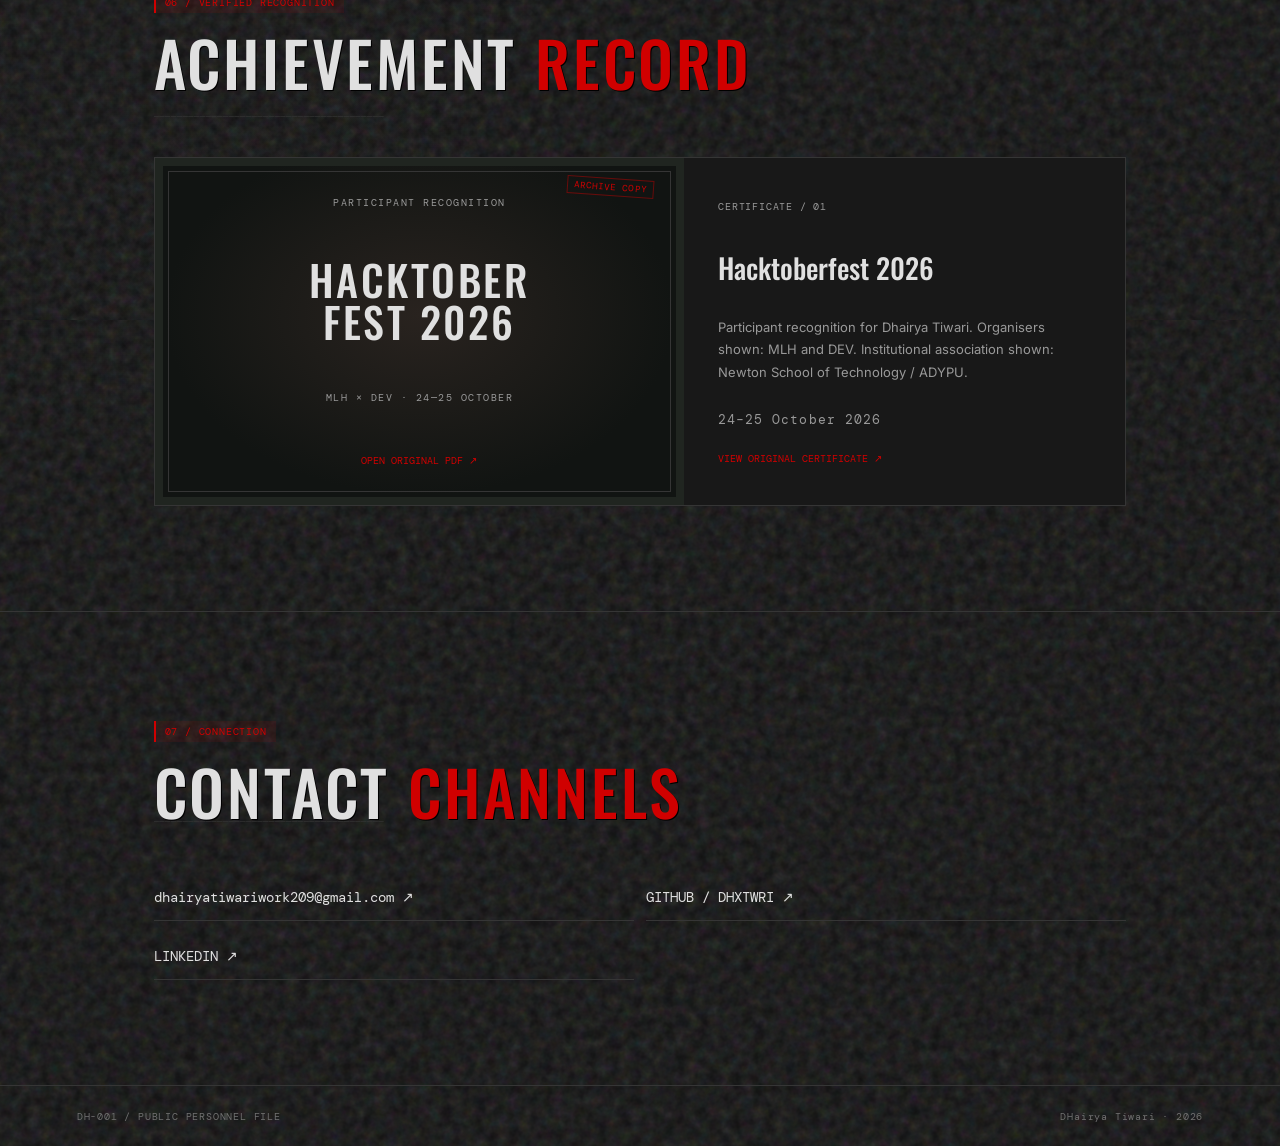
==== commit 311d92f6: "Update YojanaSaathi project details" ====
--- a/index.html
+++ b/index.html
@@ -12,7 +12,7 @@
 <section id="about" class="section"><div class="section-head"><label>01 / PROFILE</label><h2>ABOUT <i>ME</i></h2></div><div class="about-grid"><p class="lead">A first-year engineering student building strong foundations through practical work.</p><p>I am a first-year B.Tech Computer Science and Engineering student at Newton School of Technology, ADYPU. I am developing my foundations in programming and web development, with a current focus on Python, HTML and CSS. I enjoy building practical projects and exploring software development through hands-on work and open-source contributions. I aim to strengthen my engineering fundamentals and work towards opportunities in software development.</p></div></section>
 <section id="skills" class="section"><div class="section-head"><label>02 / CAPABILITIES</label><h2>TECHNICAL <i>SKILLS</i></h2></div><div class="skills"><article><small>01 — PROGRAMMING LANGUAGE</small><h3>Python</h3><p>Used in repository exercises and scripting work.</p><a href="https://github.com/Dhxtwri/Bash-Oneliner" target="_blank">VIEW EVIDENCE ↗</a></article><article><small>02 — WEB TECHNOLOGY</small><h3>HTML</h3><p>Web markup foundations.</p><a href="https://github.com/Dhxtwri/BIPOLAR-MODEL" target="_blank">VIEW REPOSITORY ↗</a></article><article><small>03 — WEB TECHNOLOGY</small><h3>CSS</h3><p>Web styling foundations.</p><a href="https://github.com/Dhxtwri/BIPOLAR-MODEL" target="_blank">VIEW REPOSITORY ↗</a></article></div></section>
 <section id="contributions" class="section emphasis"><div class="section-head"><label>03 / OPEN SOURCE — S&amp;AI</label><h2>S&amp;AI OPEN-SOURCE <i>CONTRIBUTIONS</i></h2></div><div class="contrib-summary"><div class="count">10<small>SUBMITTED PRs</small></div><div><p class="section-note">Contributed to an issue-driven open-source Bash documentation project through ten task-specific pull requests, focusing on command-line reliability, portability, shell scripting, automated testing and cross-platform verification.</p><p class="fine">NOVEMBER 2026 · SUBMITTED / AWAITING REVIEW</p></div></div><div class="repo-bar"><span>REPOSITORY / Bash-Oneliner</span><a href="https://github.com/S-AI-Projects/Bash-Oneliner" target="_blank">UPSTREAM ↗</a><a href="https://github.com/Dhxtwri/Bash-Oneliner" target="_blank">PERSONAL FORK ↗</a></div><a class="button archive-button" href="contributions.html">EXPLORE ALL CONTRIBUTIONS <b>↗</b></a></section>
-<section id="projects" class="section"><div class="section-head"><label>04 / SELECTED WORK</label><h2>PROJECT <i>FILES</i></h2></div><div class="project-list"><article class="project"><div class="project-top"><small>TEAM HACKATHON / CIVIC TECH</small><span>01</span></div><h3>YojanaSaathi</h3><p class="subtitle">Scheme Eligibility Navigator</p><p class="project-desc">A collaborative platform designed to help people discover Indian government welfare schemes and understand eligibility. The repository describes a Next.js frontend, FastAPI services, Supabase integration and a multi-agent eligibility pipeline. Source includes separate frontend, backend and supporting documentation; OCR appears in project materials, but live service availability is not asserted here.</p><div class="project-grid"><div><b>PROBLEM</b><p>Scheme information and eligibility requirements can be difficult to navigate.</p></div><div><b>TECHNOLOGY</b><p>Next.js · FastAPI · Supabase · Python (repository evidence)</p></div><div><b>INDIVIDUAL CONTRIBUTION</b><p>Built the backend, coordinated teammates, and managed a shared prompt tunnel using open-source AI to support team-wide decisions.</p></div><div><b>STATUS</b><p>Collaborative hackathon project; individual responsibilities described above.</p></div></div><div class="project-foot"><a href="https://github.com/Yojana-Saathi/Yojana-Saathi" target="_blank">GITHUB REPOSITORY ↗</a><a href="https://github.com/Yojana-Saathi/Yojana-Saathi#readme" target="_blank">DOCUMENTATION ↗</a><a href="https://yojana-saathi-seven.vercel.app" target="_blank">PROJECT SITE ↗</a></div></article><article class="project"><div class="project-top"><small>INDIVIDUAL PROJECT / LANGUAGE MODEL EDUCATION</small><span>02</span></div><h3>Perplexity Explorer</h3><p class="subtitle">BIPOLAR-MODEL · Interactive language-model explainer</p><p class="project-desc">An educational browser application that visualizes how DistilGPT-2 assigns token probabilities and derives perplexity. Users can analyze a sentence, inspect token probabilities and next-token predictions, or use an offline manual simulator.</p><div class="project-grid"><div><b>TECHNICAL APPROACH</b><p>Loads Xenova/distilgpt2 in-browser through Transformers.js, q8 quantized. Computes stable negative log probabilities and perplexity; selects top eight next-token candidates in one vocabulary pass.</p></div><div><b>IMPLEMENTATION</b><p>Single-page HTML/CSS and ES modules; no build step. Model download depends on network access; manual simulator works offline.</p></div><div><b>STACK</b><p>HTML · CSS · JavaScript ES modules · Transformers.js 3.8.1</p></div><div><b>INDIVIDUAL CONTRIBUTION</b><p>Repository owner and sole listed author; public repository currently contains README.md and index.html.</p></div></div><div class="project-foot"><a href="https://github.com/Dhxtwri/BIPOLAR-MODEL" target="_blank">GITHUB REPOSITORY ↗</a><a href="https://github.com/Dhxtwri/BIPOLAR-MODEL#readme" target="_blank">TECHNICAL NOTES ↗</a></div></article></div></section>
+<section id="projects" class="section"><div class="section-head"><label>04 / SELECTED WORK</label><h2>PROJECT <i>FILES</i></h2></div><div class="project-list"><article class="project"><div class="project-top"><small>TEAM PROJECT / CIVIC TECHNOLOGY</small><span>01</span></div><h3>YojanaSaathi</h3><p class="subtitle">Scheme Eligibility Navigator · Slithers-Hacktober</p><p class="project-desc">A civic platform for exploring Indian welfare schemes and checking preliminary eligibility. In the <code>dhairya-final-upload</code> branch, the frontend is a React and TypeScript application built with Vite; a Flask API validates profiles and runs deterministic rules for three schemes: AB-PMJAY (70+), PM-Kisan and PMUY. The backend includes optional best-effort Supabase persistence and API tests. Eligibility results are preliminary screening, not official decisions.</p><div class="project-grid"><div><b>PROBLEM &amp; SOLUTION</b><p>Make scheme information and initial eligibility guidance easier to explore through a scheme directory and profile-based screening.</p></div><div><b>TECHNOLOGY</b><p>React · TypeScript · Vite · Flask · Python · Supabase REST integration</p></div><div><b>INDIVIDUAL CONTRIBUTION</b><p>Built the backend, coordinated teammates, and managed a shared prompt tunnel using open-source AI to support overall team decisions.</p></div><div><b>IMPLEMENTATION NOTES</b><p>The checked branch contains backend rules and tests. Supabase persistence is optional and best-effort; no live deployment is claimed.</p></div></div><div class="project-foot"><a href="https://github.com/Dhxtwri/Slithers-Hacktober/tree/dhairya-final-upload" target="_blank" rel="noreferrer">REPOSITORY / VERIFIED BRANCH ↗</a><a href="https://github.com/Dhxtwri/Slithers-Hacktober/blob/dhairya-final-upload/backend/app.py" target="_blank" rel="noreferrer">BACKEND SOURCE ↗</a></div></article><article class="project"><div class="project-top"><small>INDIVIDUAL PROJECT / LANGUAGE MODEL EDUCATION</small><span>02</span></div><h3>Perplexity Explorer</h3><p class="subtitle">BIPOLAR-MODEL · Interactive language-model explainer</p><p class="project-desc">An educational browser application that visualizes how DistilGPT-2 assigns token probabilities and derives perplexity. Users can analyze a sentence, inspect token probabilities and next-token predictions, or use an offline manual simulator.</p><div class="project-grid"><div><b>TECHNICAL APPROACH</b><p>Loads Xenova/distilgpt2 in-browser through Transformers.js, q8 quantized. Computes stable negative log probabilities and perplexity; selects top eight next-token candidates in one vocabulary pass.</p></div><div><b>IMPLEMENTATION</b><p>Single-page HTML/CSS and ES modules; no build step. Model download depends on network access; manual simulator works offline.</p></div><div><b>STACK</b><p>HTML · CSS · JavaScript ES modules · Transformers.js 3.8.1</p></div><div><b>INDIVIDUAL CONTRIBUTION</b><p>Repository owner and sole listed author; public repository currently contains README.md and index.html.</p></div></div><div class="project-foot"><a href="https://github.com/Dhxtwri/BIPOLAR-MODEL" target="_blank">GITHUB REPOSITORY ↗</a><a href="https://github.com/Dhxtwri/BIPOLAR-MODEL#readme" target="_blank">TECHNICAL NOTES ↗</a></div></article></div></section>
 <section id="academics" class="section"><div class="section-head"><label>05 / RECORD</label><h2>ACADEMIC <i>RECORD</i></h2></div><div class="record-grid"><article><small>DEGREE / UNDERGRADUATE</small><h3>Bachelor of Technology</h3><p>Computer Science and Engineering<br>Newton School of Technology · ADYPU<br>Pune, Maharashtra, India</p><div class="academic-meta"><span>STATUS <b>First-year student</b></span><span>EXPECTED GRADUATION <b>2030</b></span></div></article></div></section><section id="achievements" class="section"><div class="section-head"><label>06 / VERIFIED RECOGNITION</label><h2>ACHIEVEMENT <i>RECORD</i></h2></div><div class="certificate"><div class="certificate-art"><span>PARTICIPANT RECOGNITION</span><strong>HACKTOBER<br>FEST 2026</strong><small>MLH × DEV · 24—25 OCTOBER</small><a href="assets/hacktoberfest-2026.pdf" target="_blank" rel="noreferrer">OPEN ORIGINAL PDF ↗</a></div><div class="certificate-info"><small>CERTIFICATE / 01</small><h3>Hacktoberfest 2026</h3><p>Participant recognition for Dhairya Tiwari. Organisers shown: MLH and DEV. Institutional association shown: Newton School of Technology / ADYPU.</p><p class="fine">24–25 October 2026</p><a href="assets/hacktoberfest-2026.pdf" target="_blank" rel="noreferrer">VIEW ORIGINAL CERTIFICATE ↗</a></div></div></section>
 <section id="contact" class="section contact"><div class="section-head"><label>07 / CONNECTION</label><h2>CONTACT <i>CHANNELS</i></h2></div><a href="mailto:dhairyatiwariwork209@gmail.com">dhairyatiwariwork209@gmail.com ↗</a><a href="https://github.com/Dhxtwri" target="_blank">GITHUB / DHXTWRI ↗</a><a href="https://www.linkedin.com/in/dhairya-tiwari-13629241b" target="_blank">LINKEDIN ↗</a></section>
 </main><footer><span>DH-001 / PUBLIC PERSONNEL FILE</span><span>DHairya Tiwari · 2026</span></footer><script src="script.js"></script></body></html>
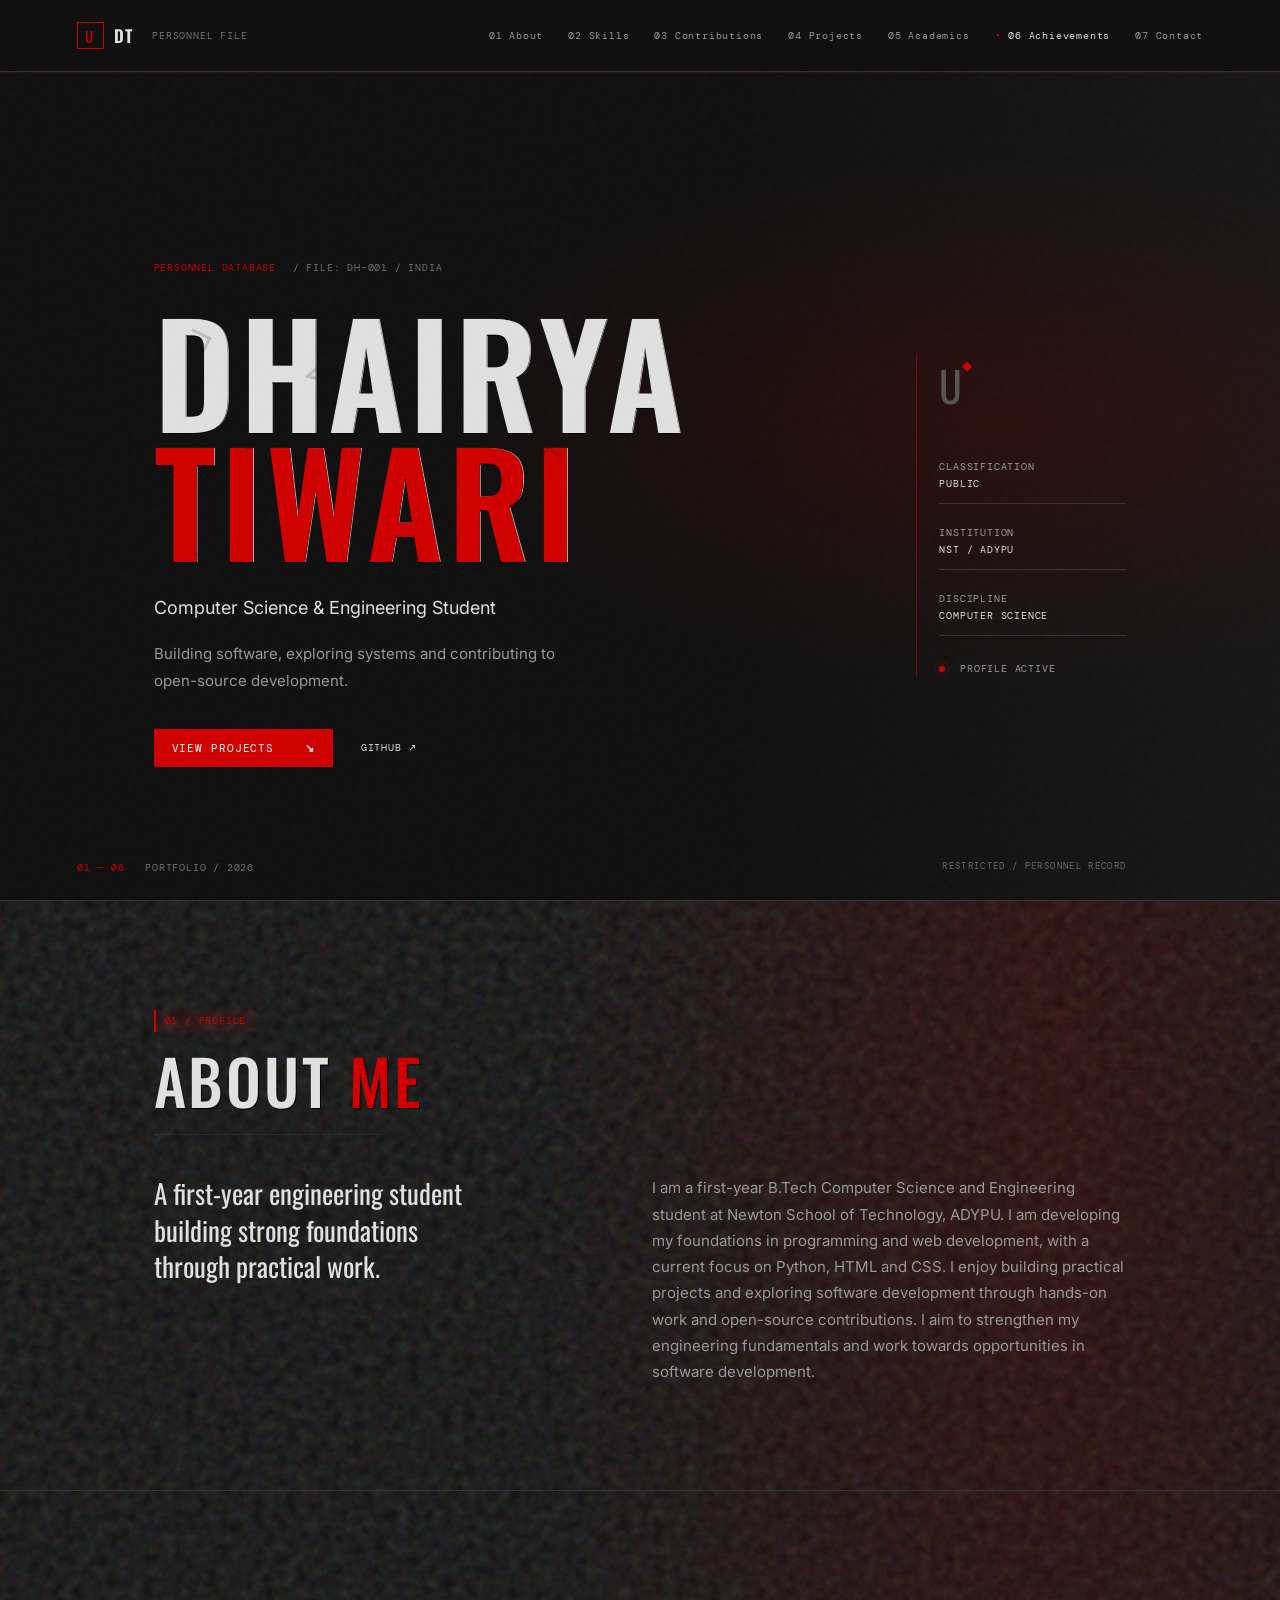
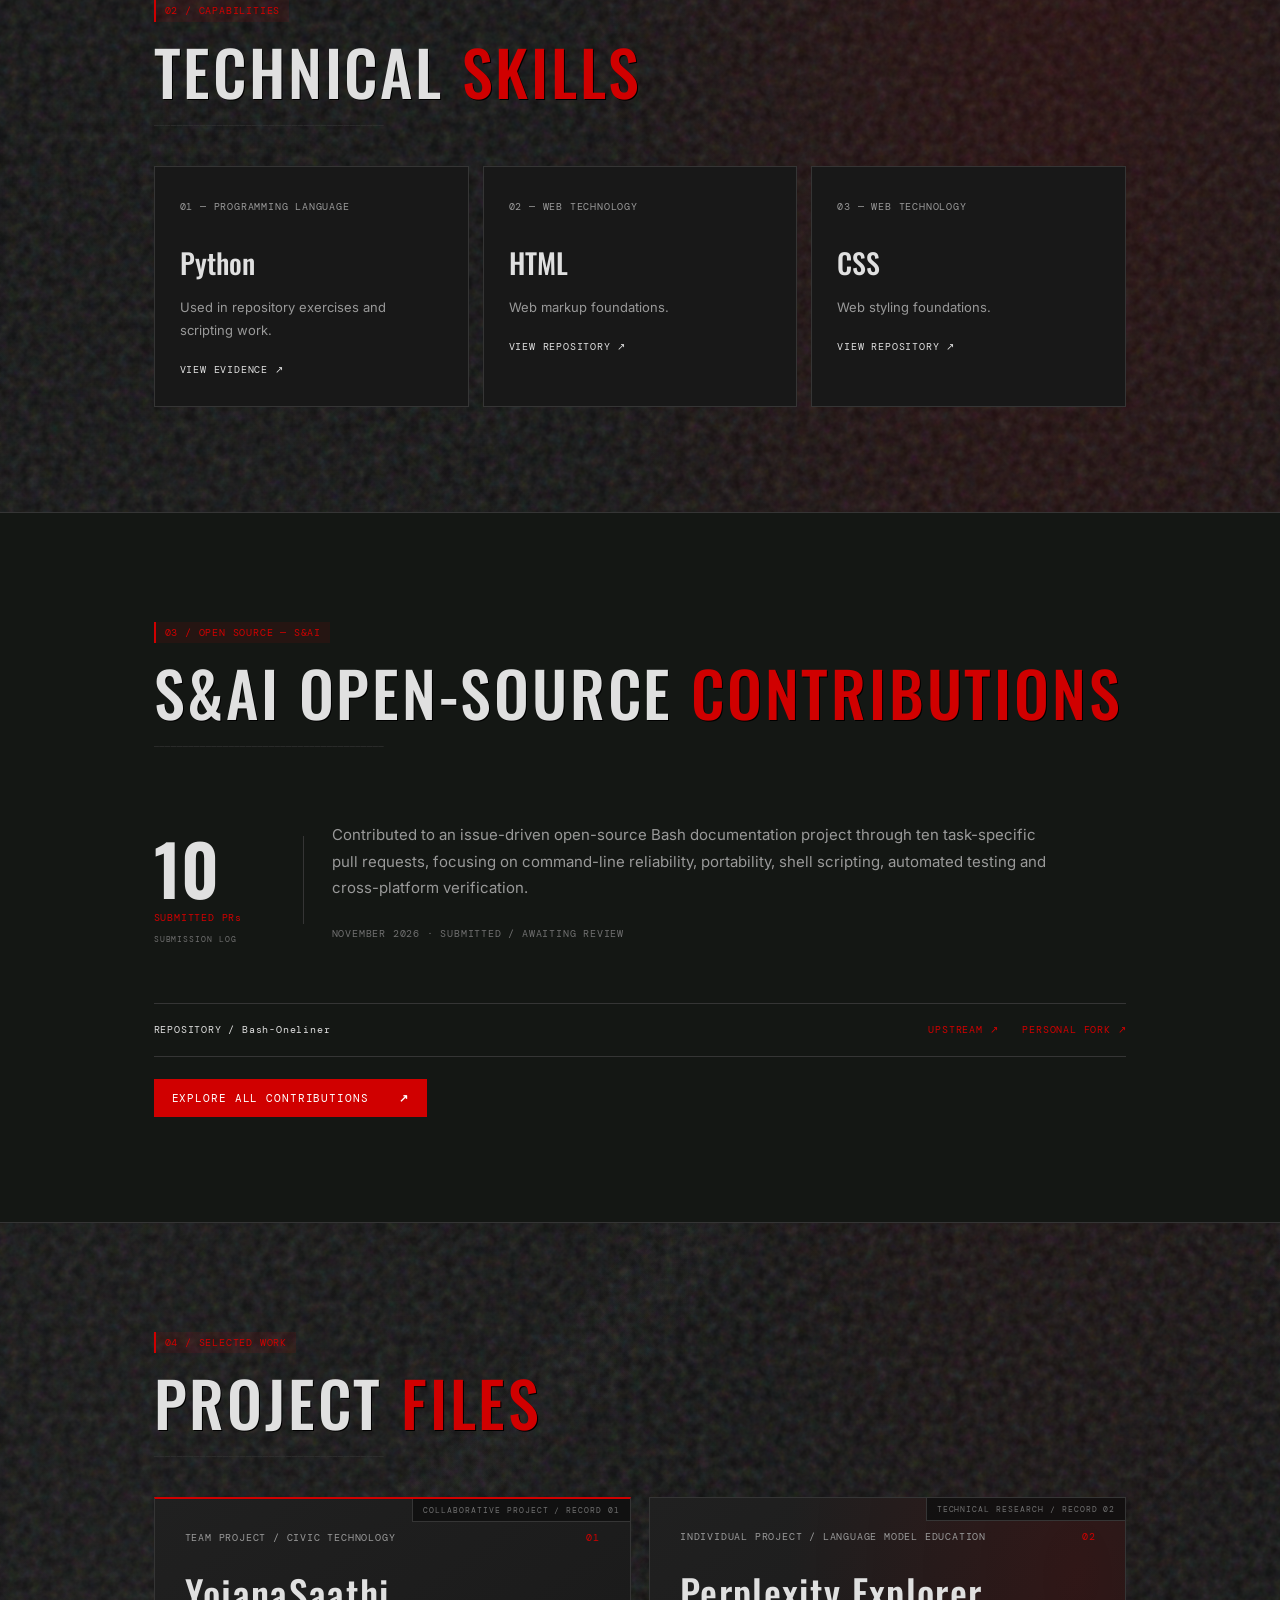
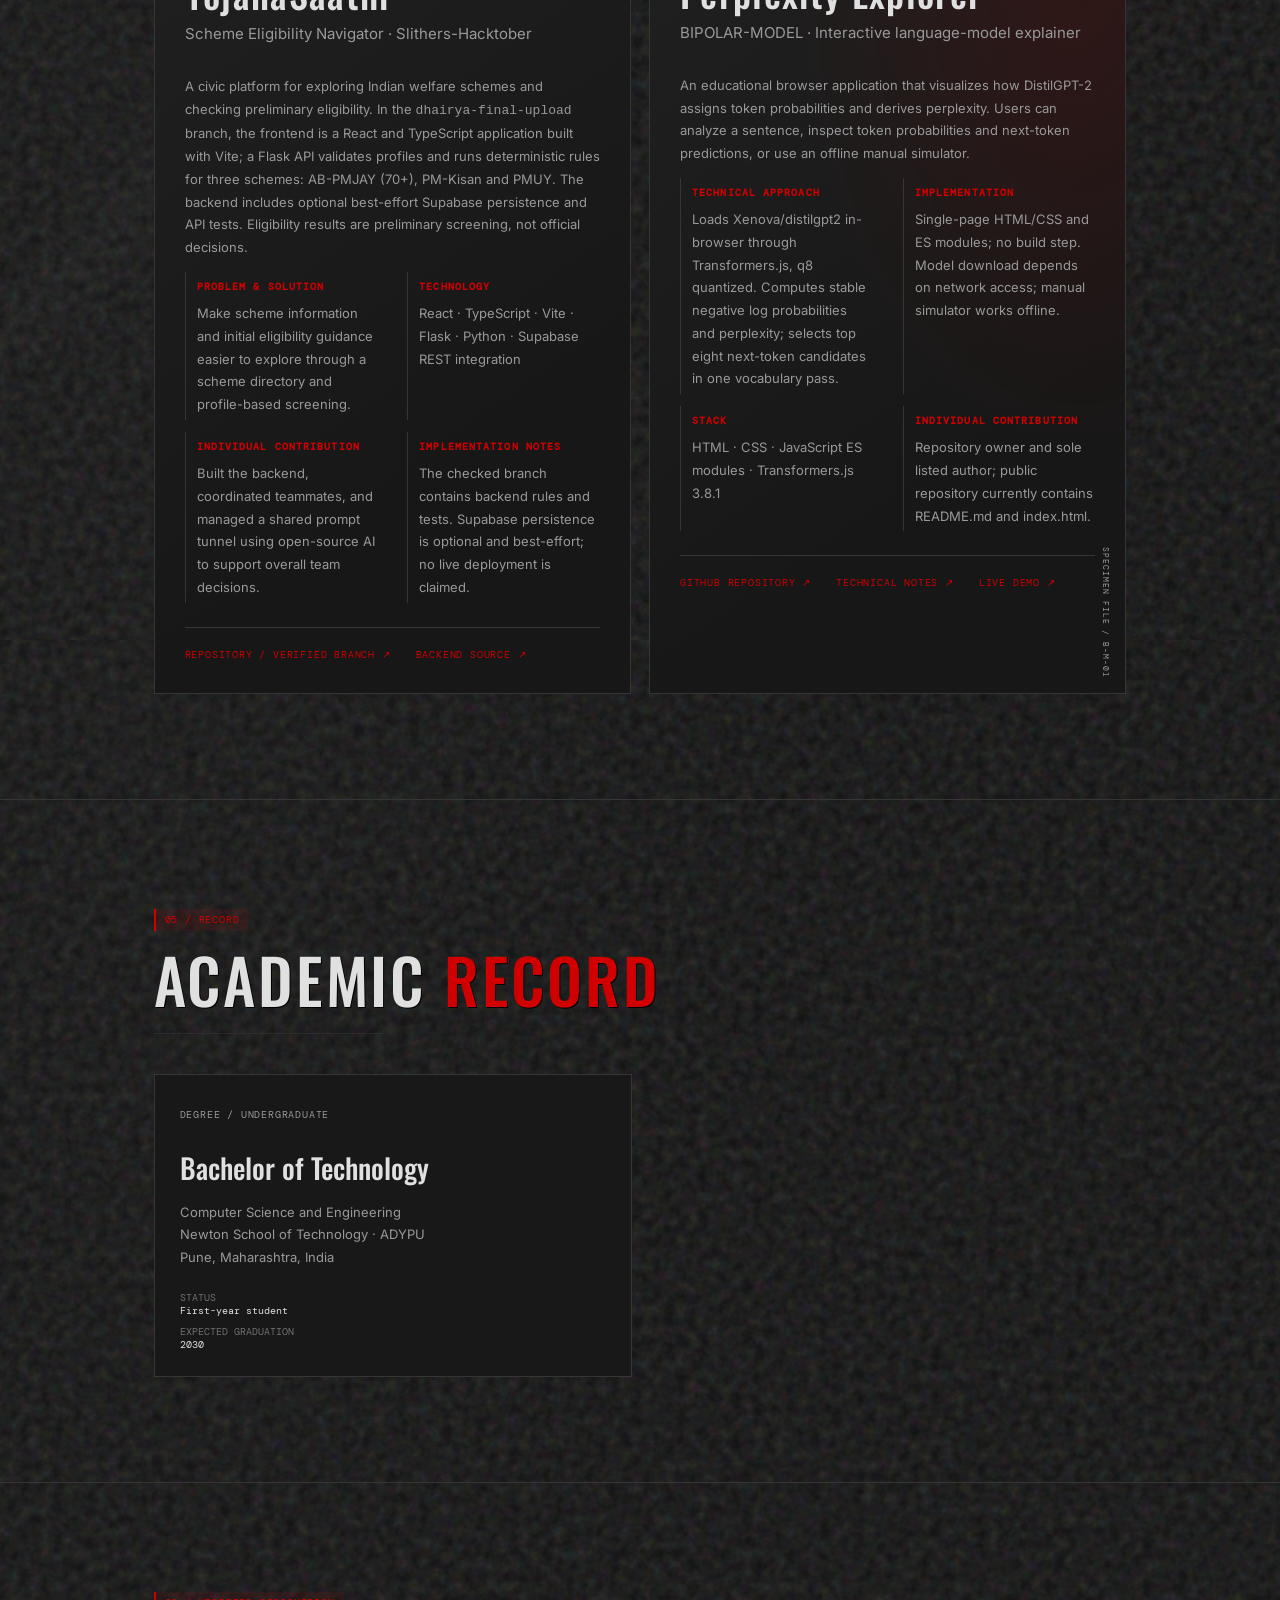
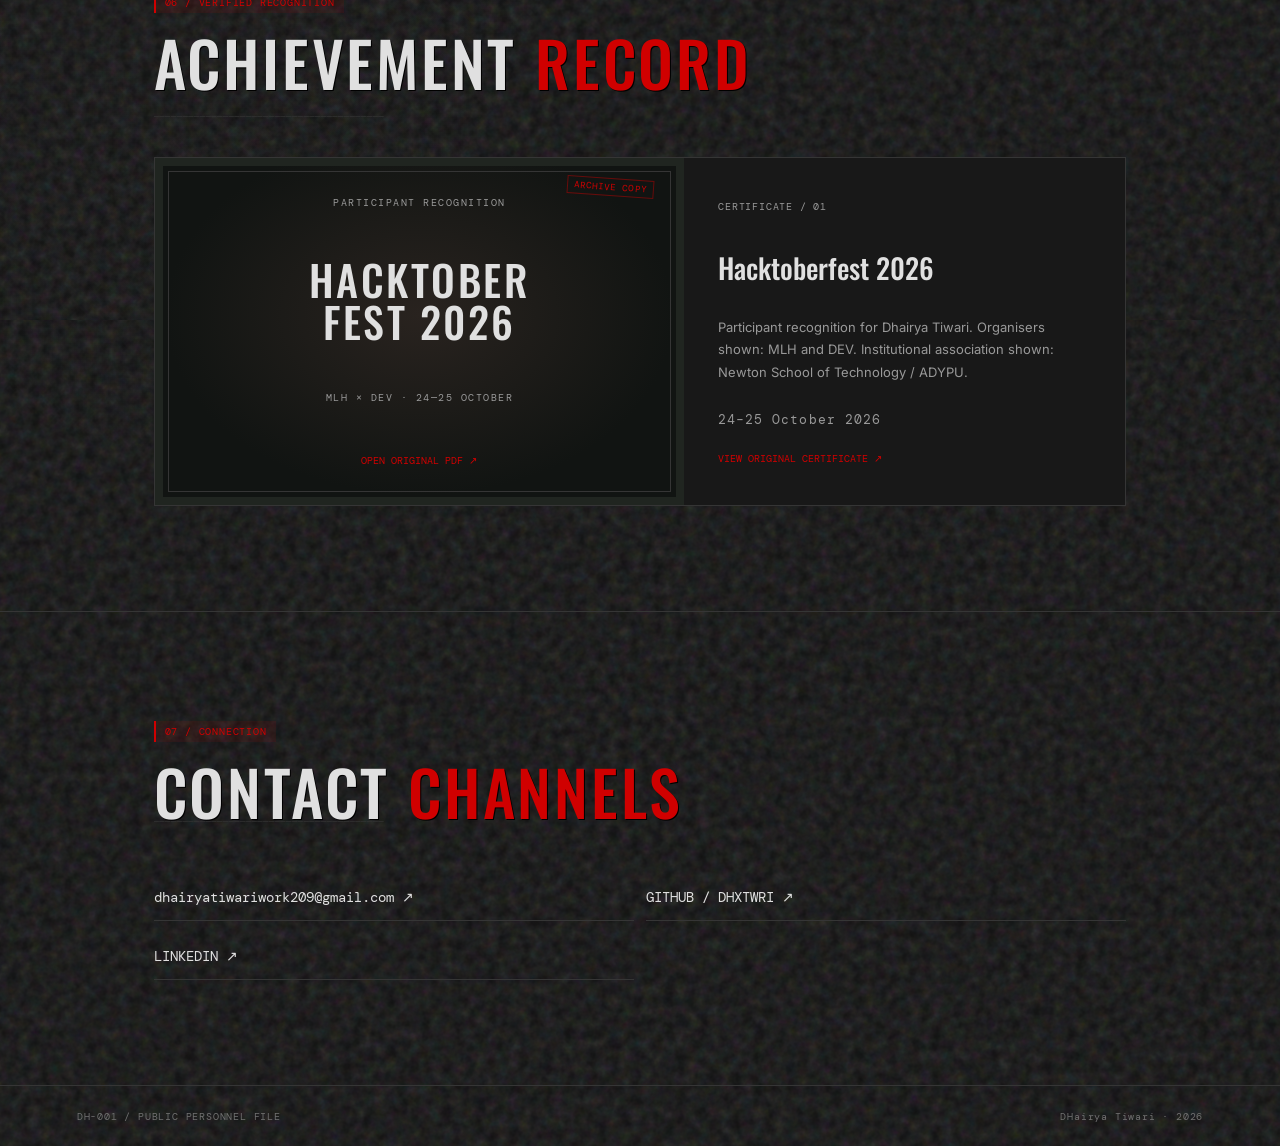
==== commit 00013bcc: "Add project demo and fix navigation overlap" ====
--- a/index.html
+++ b/index.html
@@ -12,7 +12,7 @@
 <section id="about" class="section"><div class="section-head"><label>01 / PROFILE</label><h2>ABOUT <i>ME</i></h2></div><div class="about-grid"><p class="lead">A first-year engineering student building strong foundations through practical work.</p><p>I am a first-year B.Tech Computer Science and Engineering student at Newton School of Technology, ADYPU. I am developing my foundations in programming and web development, with a current focus on Python, HTML and CSS. I enjoy building practical projects and exploring software development through hands-on work and open-source contributions. I aim to strengthen my engineering fundamentals and work towards opportunities in software development.</p></div></section>
 <section id="skills" class="section"><div class="section-head"><label>02 / CAPABILITIES</label><h2>TECHNICAL <i>SKILLS</i></h2></div><div class="skills"><article><small>01 — PROGRAMMING LANGUAGE</small><h3>Python</h3><p>Used in repository exercises and scripting work.</p><a href="https://github.com/Dhxtwri/Bash-Oneliner" target="_blank">VIEW EVIDENCE ↗</a></article><article><small>02 — WEB TECHNOLOGY</small><h3>HTML</h3><p>Web markup foundations.</p><a href="https://github.com/Dhxtwri/BIPOLAR-MODEL" target="_blank">VIEW REPOSITORY ↗</a></article><article><small>03 — WEB TECHNOLOGY</small><h3>CSS</h3><p>Web styling foundations.</p><a href="https://github.com/Dhxtwri/BIPOLAR-MODEL" target="_blank">VIEW REPOSITORY ↗</a></article></div></section>
 <section id="contributions" class="section emphasis"><div class="section-head"><label>03 / OPEN SOURCE — S&amp;AI</label><h2>S&amp;AI OPEN-SOURCE <i>CONTRIBUTIONS</i></h2></div><div class="contrib-summary"><div class="count">10<small>SUBMITTED PRs</small></div><div><p class="section-note">Contributed to an issue-driven open-source Bash documentation project through ten task-specific pull requests, focusing on command-line reliability, portability, shell scripting, automated testing and cross-platform verification.</p><p class="fine">NOVEMBER 2026 · SUBMITTED / AWAITING REVIEW</p></div></div><div class="repo-bar"><span>REPOSITORY / Bash-Oneliner</span><a href="https://github.com/S-AI-Projects/Bash-Oneliner" target="_blank">UPSTREAM ↗</a><a href="https://github.com/Dhxtwri/Bash-Oneliner" target="_blank">PERSONAL FORK ↗</a></div><a class="button archive-button" href="contributions.html">EXPLORE ALL CONTRIBUTIONS <b>↗</b></a></section>
-<section id="projects" class="section"><div class="section-head"><label>04 / SELECTED WORK</label><h2>PROJECT <i>FILES</i></h2></div><div class="project-list"><article class="project"><div class="project-top"><small>TEAM PROJECT / CIVIC TECHNOLOGY</small><span>01</span></div><h3>YojanaSaathi</h3><p class="subtitle">Scheme Eligibility Navigator · Slithers-Hacktober</p><p class="project-desc">A civic platform for exploring Indian welfare schemes and checking preliminary eligibility. In the <code>dhairya-final-upload</code> branch, the frontend is a React and TypeScript application built with Vite; a Flask API validates profiles and runs deterministic rules for three schemes: AB-PMJAY (70+), PM-Kisan and PMUY. The backend includes optional best-effort Supabase persistence and API tests. Eligibility results are preliminary screening, not official decisions.</p><div class="project-grid"><div><b>PROBLEM &amp; SOLUTION</b><p>Make scheme information and initial eligibility guidance easier to explore through a scheme directory and profile-based screening.</p></div><div><b>TECHNOLOGY</b><p>React · TypeScript · Vite · Flask · Python · Supabase REST integration</p></div><div><b>INDIVIDUAL CONTRIBUTION</b><p>Built the backend, coordinated teammates, and managed a shared prompt tunnel using open-source AI to support overall team decisions.</p></div><div><b>IMPLEMENTATION NOTES</b><p>The checked branch contains backend rules and tests. Supabase persistence is optional and best-effort; no live deployment is claimed.</p></div></div><div class="project-foot"><a href="https://github.com/Dhxtwri/Slithers-Hacktober/tree/dhairya-final-upload" target="_blank" rel="noreferrer">REPOSITORY / VERIFIED BRANCH ↗</a><a href="https://github.com/Dhxtwri/Slithers-Hacktober/blob/dhairya-final-upload/backend/app.py" target="_blank" rel="noreferrer">BACKEND SOURCE ↗</a></div></article><article class="project"><div class="project-top"><small>INDIVIDUAL PROJECT / LANGUAGE MODEL EDUCATION</small><span>02</span></div><h3>Perplexity Explorer</h3><p class="subtitle">BIPOLAR-MODEL · Interactive language-model explainer</p><p class="project-desc">An educational browser application that visualizes how DistilGPT-2 assigns token probabilities and derives perplexity. Users can analyze a sentence, inspect token probabilities and next-token predictions, or use an offline manual simulator.</p><div class="project-grid"><div><b>TECHNICAL APPROACH</b><p>Loads Xenova/distilgpt2 in-browser through Transformers.js, q8 quantized. Computes stable negative log probabilities and perplexity; selects top eight next-token candidates in one vocabulary pass.</p></div><div><b>IMPLEMENTATION</b><p>Single-page HTML/CSS and ES modules; no build step. Model download depends on network access; manual simulator works offline.</p></div><div><b>STACK</b><p>HTML · CSS · JavaScript ES modules · Transformers.js 3.8.1</p></div><div><b>INDIVIDUAL CONTRIBUTION</b><p>Repository owner and sole listed author; public repository currently contains README.md and index.html.</p></div></div><div class="project-foot"><a href="https://github.com/Dhxtwri/BIPOLAR-MODEL" target="_blank">GITHUB REPOSITORY ↗</a><a href="https://github.com/Dhxtwri/BIPOLAR-MODEL#readme" target="_blank">TECHNICAL NOTES ↗</a></div></article></div></section>
+<section id="projects" class="section"><div class="section-head"><label>04 / SELECTED WORK</label><h2>PROJECT <i>FILES</i></h2></div><div class="project-list"><article class="project"><div class="project-top"><small>TEAM PROJECT / CIVIC TECHNOLOGY</small><span>01</span></div><h3>YojanaSaathi</h3><p class="subtitle">Scheme Eligibility Navigator · Slithers-Hacktober</p><p class="project-desc">A civic platform for exploring Indian welfare schemes and checking preliminary eligibility. In the <code>dhairya-final-upload</code> branch, the frontend is a React and TypeScript application built with Vite; a Flask API validates profiles and runs deterministic rules for three schemes: AB-PMJAY (70+), PM-Kisan and PMUY. The backend includes optional best-effort Supabase persistence and API tests. Eligibility results are preliminary screening, not official decisions.</p><div class="project-grid"><div><b>PROBLEM &amp; SOLUTION</b><p>Make scheme information and initial eligibility guidance easier to explore through a scheme directory and profile-based screening.</p></div><div><b>TECHNOLOGY</b><p>React · TypeScript · Vite · Flask · Python · Supabase REST integration</p></div><div><b>INDIVIDUAL CONTRIBUTION</b><p>Built the backend, coordinated teammates, and managed a shared prompt tunnel using open-source AI to support overall team decisions.</p></div><div><b>IMPLEMENTATION NOTES</b><p>The checked branch contains backend rules and tests. Supabase persistence is optional and best-effort; no live deployment is claimed.</p></div></div><div class="project-foot"><a href="https://github.com/Dhxtwri/Slithers-Hacktober/tree/dhairya-final-upload" target="_blank" rel="noreferrer">REPOSITORY / VERIFIED BRANCH ↗</a><a href="https://github.com/Dhxtwri/Slithers-Hacktober/blob/dhairya-final-upload/backend/app.py" target="_blank" rel="noreferrer">BACKEND SOURCE ↗</a></div></article><article class="project"><div class="project-top"><small>INDIVIDUAL PROJECT / LANGUAGE MODEL EDUCATION</small><span>02</span></div><h3>Perplexity Explorer</h3><p class="subtitle">BIPOLAR-MODEL · Interactive language-model explainer</p><p class="project-desc">An educational browser application that visualizes how DistilGPT-2 assigns token probabilities and derives perplexity. Users can analyze a sentence, inspect token probabilities and next-token predictions, or use an offline manual simulator.</p><div class="project-grid"><div><b>TECHNICAL APPROACH</b><p>Loads Xenova/distilgpt2 in-browser through Transformers.js, q8 quantized. Computes stable negative log probabilities and perplexity; selects top eight next-token candidates in one vocabulary pass.</p></div><div><b>IMPLEMENTATION</b><p>Single-page HTML/CSS and ES modules; no build step. Model download depends on network access; manual simulator works offline.</p></div><div><b>STACK</b><p>HTML · CSS · JavaScript ES modules · Transformers.js 3.8.1</p></div><div><b>INDIVIDUAL CONTRIBUTION</b><p>Repository owner and sole listed author; public repository currently contains README.md and index.html.</p></div></div><div class="project-foot"><a href="https://github.com/Dhxtwri/BIPOLAR-MODEL" target="_blank">GITHUB REPOSITORY ↗</a><a href="https://github.com/Dhxtwri/BIPOLAR-MODEL#readme" target="_blank">TECHNICAL NOTES ↗</a><a href="https://bipolar-model.vercel.app/" target="_blank" rel="noreferrer">LIVE DEMO ↗</a></div></article></div></section>
 <section id="academics" class="section"><div class="section-head"><label>05 / RECORD</label><h2>ACADEMIC <i>RECORD</i></h2></div><div class="record-grid"><article><small>DEGREE / UNDERGRADUATE</small><h3>Bachelor of Technology</h3><p>Computer Science and Engineering<br>Newton School of Technology · ADYPU<br>Pune, Maharashtra, India</p><div class="academic-meta"><span>STATUS <b>First-year student</b></span><span>EXPECTED GRADUATION <b>2030</b></span></div></article></div></section><section id="achievements" class="section"><div class="section-head"><label>06 / VERIFIED RECOGNITION</label><h2>ACHIEVEMENT <i>RECORD</i></h2></div><div class="certificate"><div class="certificate-art"><span>PARTICIPANT RECOGNITION</span><strong>HACKTOBER<br>FEST 2026</strong><small>MLH × DEV · 24—25 OCTOBER</small><a href="assets/hacktoberfest-2026.pdf" target="_blank" rel="noreferrer">OPEN ORIGINAL PDF ↗</a></div><div class="certificate-info"><small>CERTIFICATE / 01</small><h3>Hacktoberfest 2026</h3><p>Participant recognition for Dhairya Tiwari. Organisers shown: MLH and DEV. Institutional association shown: Newton School of Technology / ADYPU.</p><p class="fine">24–25 October 2026</p><a href="assets/hacktoberfest-2026.pdf" target="_blank" rel="noreferrer">VIEW ORIGINAL CERTIFICATE ↗</a></div></div></section>
 <section id="contact" class="section contact"><div class="section-head"><label>07 / CONNECTION</label><h2>CONTACT <i>CHANNELS</i></h2></div><a href="mailto:dhairyatiwariwork209@gmail.com">dhairyatiwariwork209@gmail.com ↗</a><a href="https://github.com/Dhxtwri" target="_blank">GITHUB / DHXTWRI ↗</a><a href="https://www.linkedin.com/in/dhairya-tiwari-13629241b" target="_blank">LINKEDIN ↗</a></section>
 </main><footer><span>DH-001 / PUBLIC PERSONNEL FILE</span><span>DHairya Tiwari · 2026</span></footer><script src="script.js"></script></body></html>
--- a/style.css
+++ b/style.css
@@ -26,3 +26,5 @@
 .section-head:after{color:#353535}.section-head label{background:rgba(208,0,0,.09);border-left-color:#D00000}.hero-meta{border-color:rgba(208,0,0,.55)}.hero-meta .seal span{color:#D00000}
 .project{background:linear-gradient(145deg,#202020,#171717 70%);border-color:#353535}.project:nth-child(2){background:radial-gradient(ellipse at 90% 10%,rgba(139,0,0,.18),transparent 48%),linear-gradient(145deg,#202020,#171717 72%)}.project:first-child{border-top-color:#D00000}.project-top small{color:#999}.project-grid>div{border-left-color:#353535}.project:nth-child(2):after{color:#999}.project:before{border-color:#353535;background:#101010dd}.pr-detail{background:linear-gradient(90deg,rgba(208,0,0,.05),transparent 42%)}.pr-detail[open]{background:#181818}.pr-detail summary:hover{background:rgba(208,0,0,.07)}.pr-state i{color:#D00000}.repo-bar{border-color:#353535}.certificate-art:after{color:#D00000;border-color:rgba(208,0,0,.45)}
 @media(max-width:650px){.top:after{display:none}.hero:after{right:7vw}.project{background:#202020}}
+/* Keep the centered dossier label from colliding with desktop navigation. */
+.top:after{display:none}
